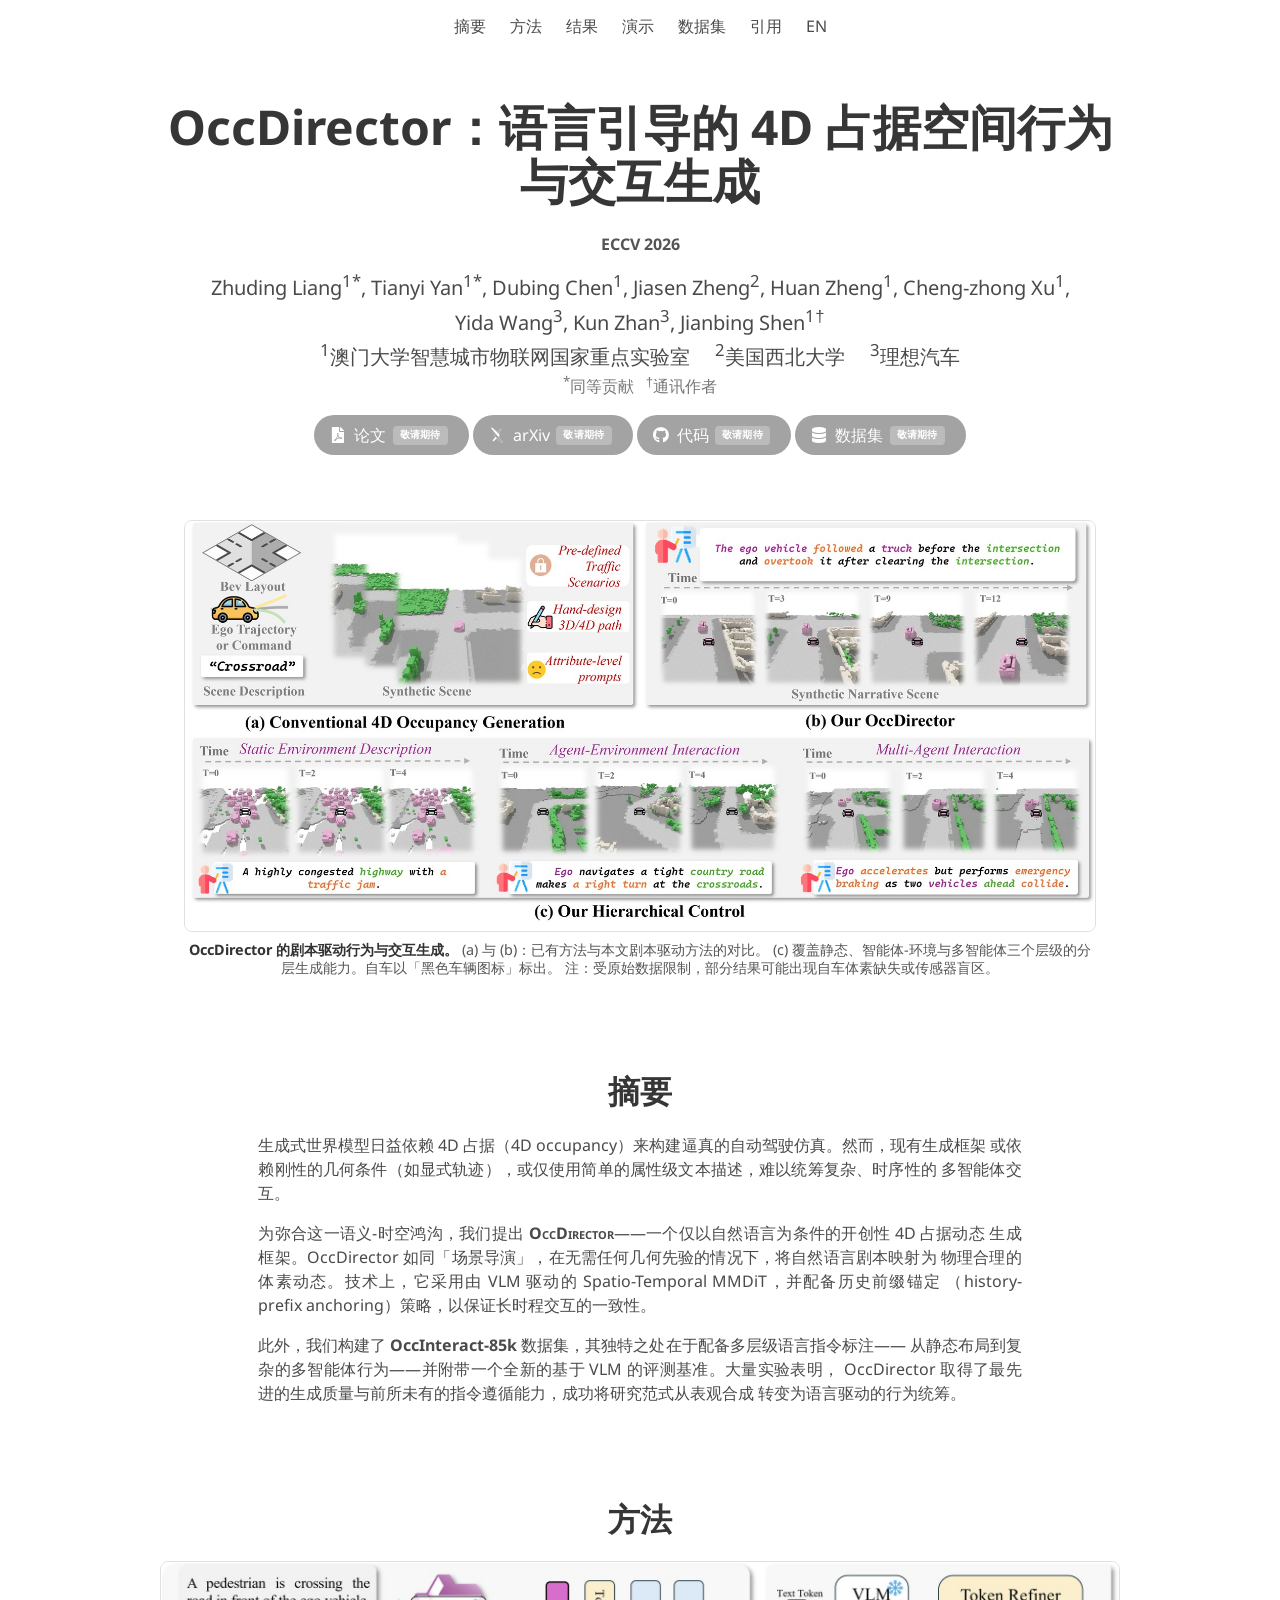
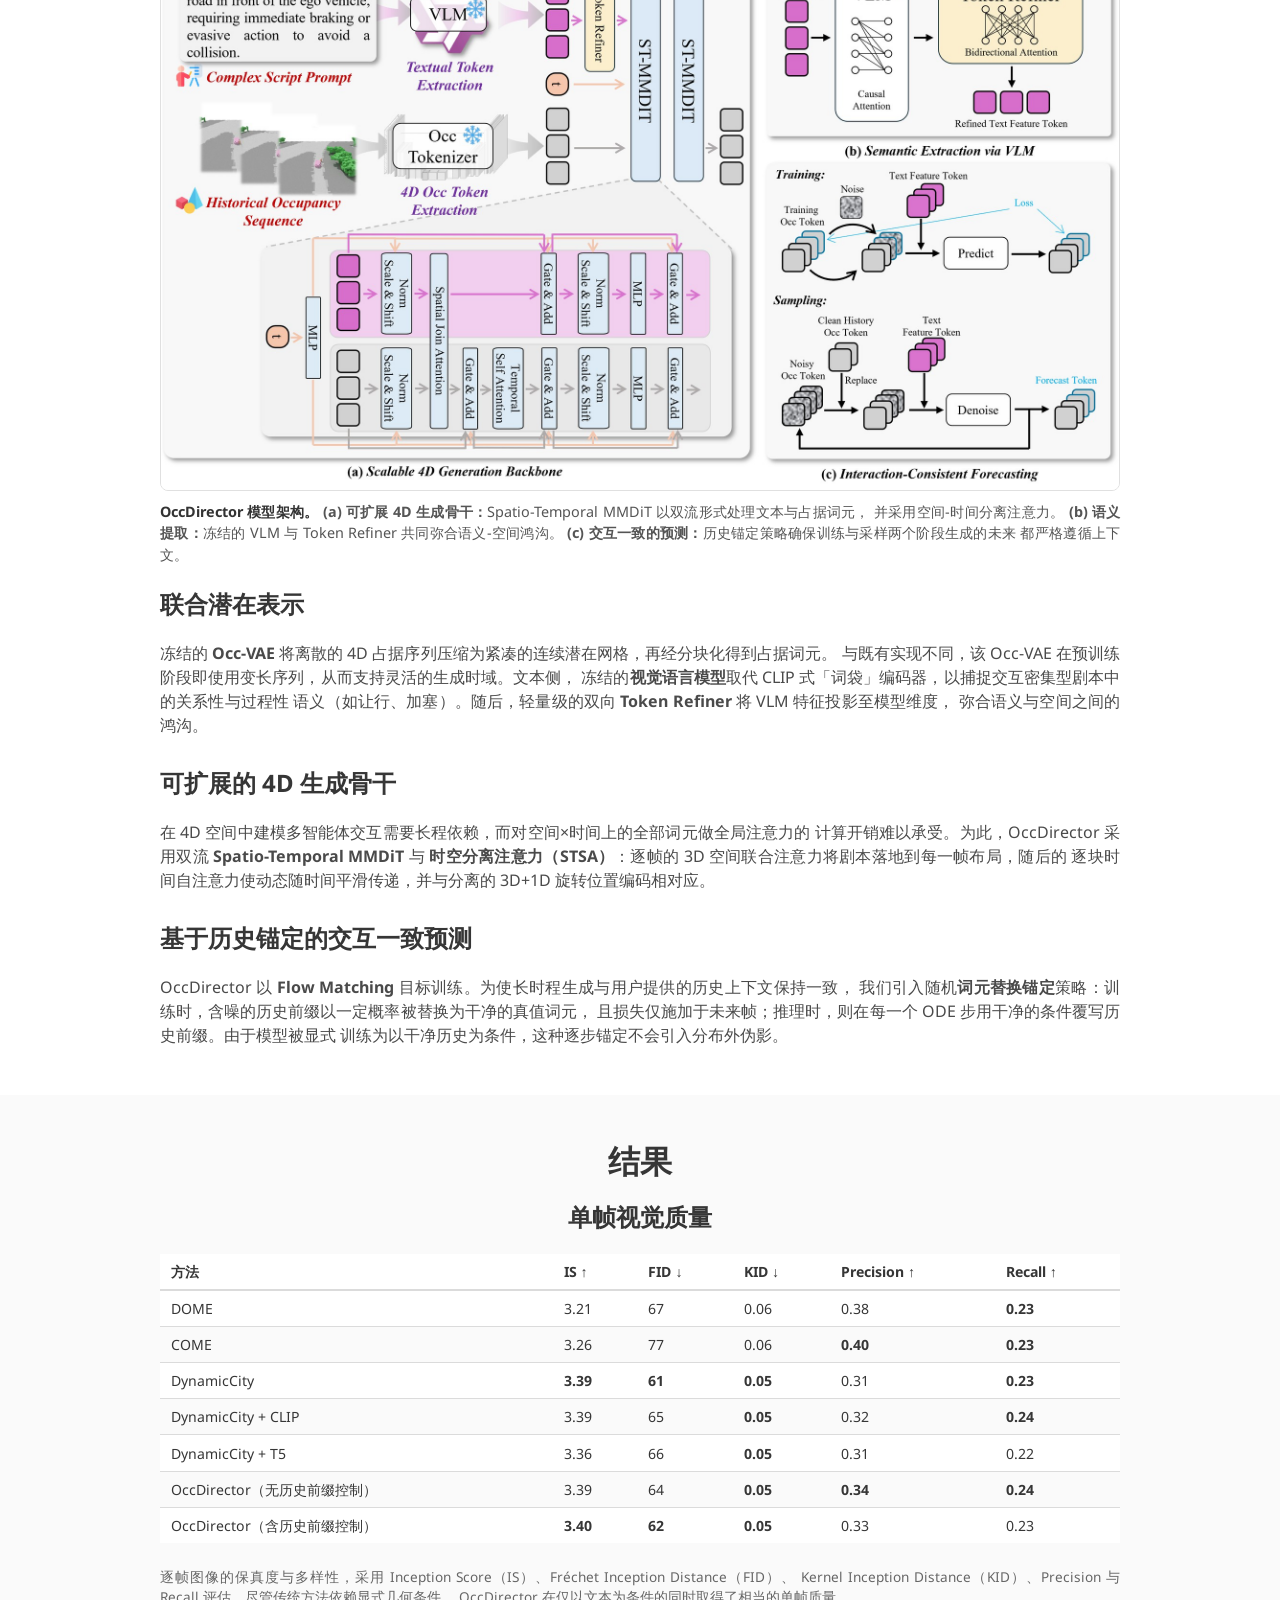
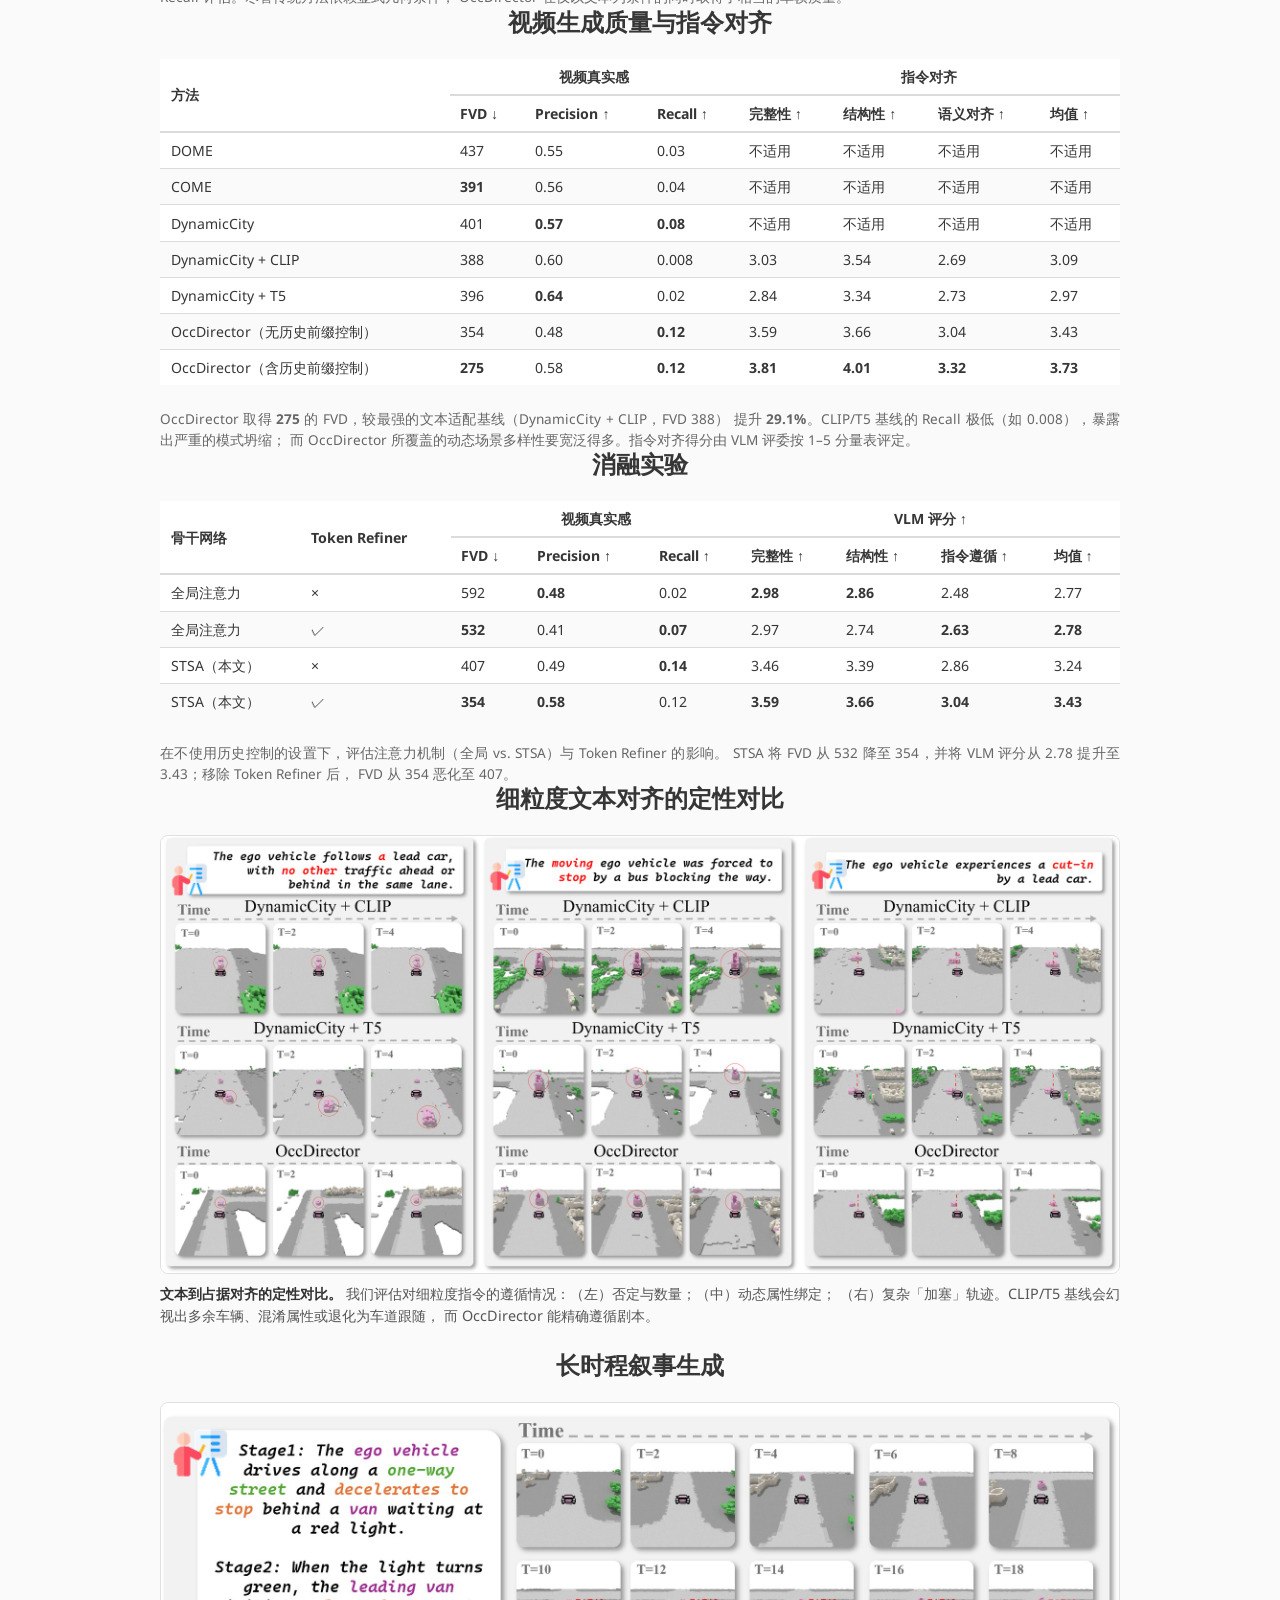
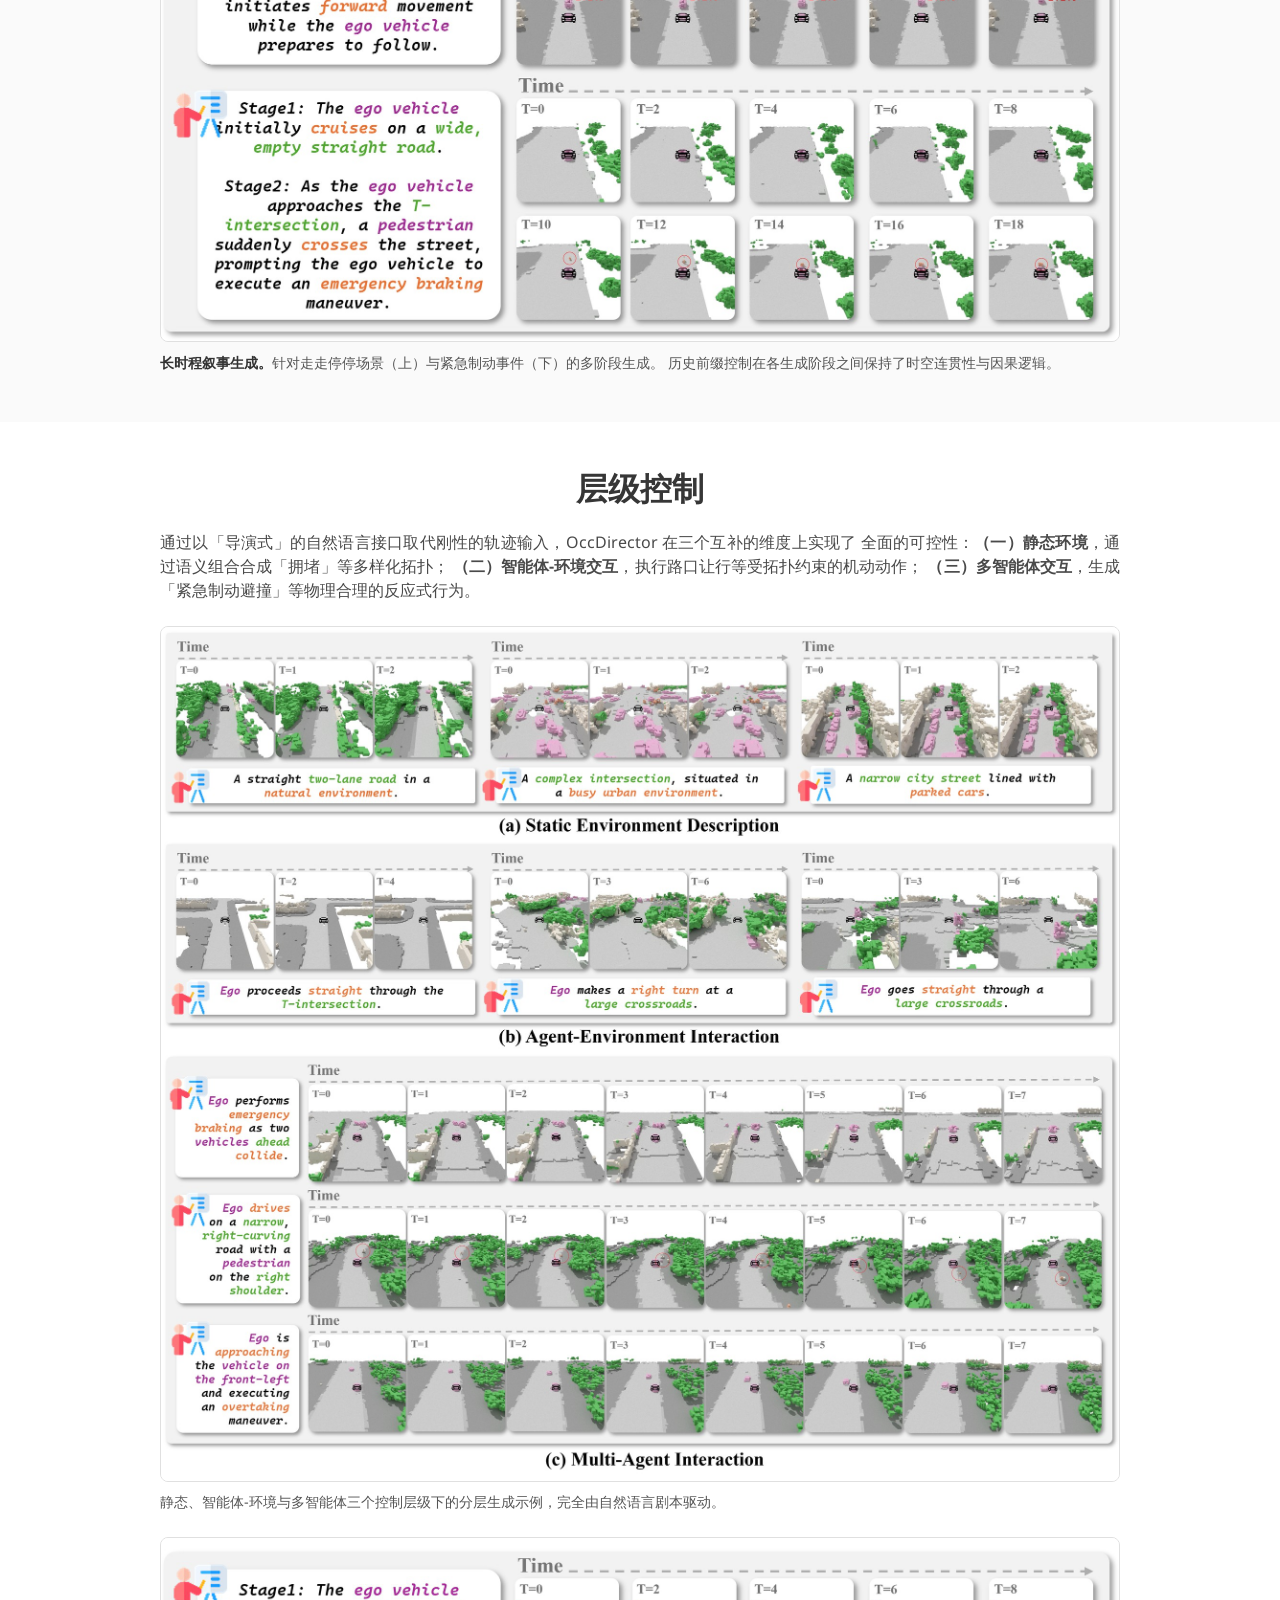
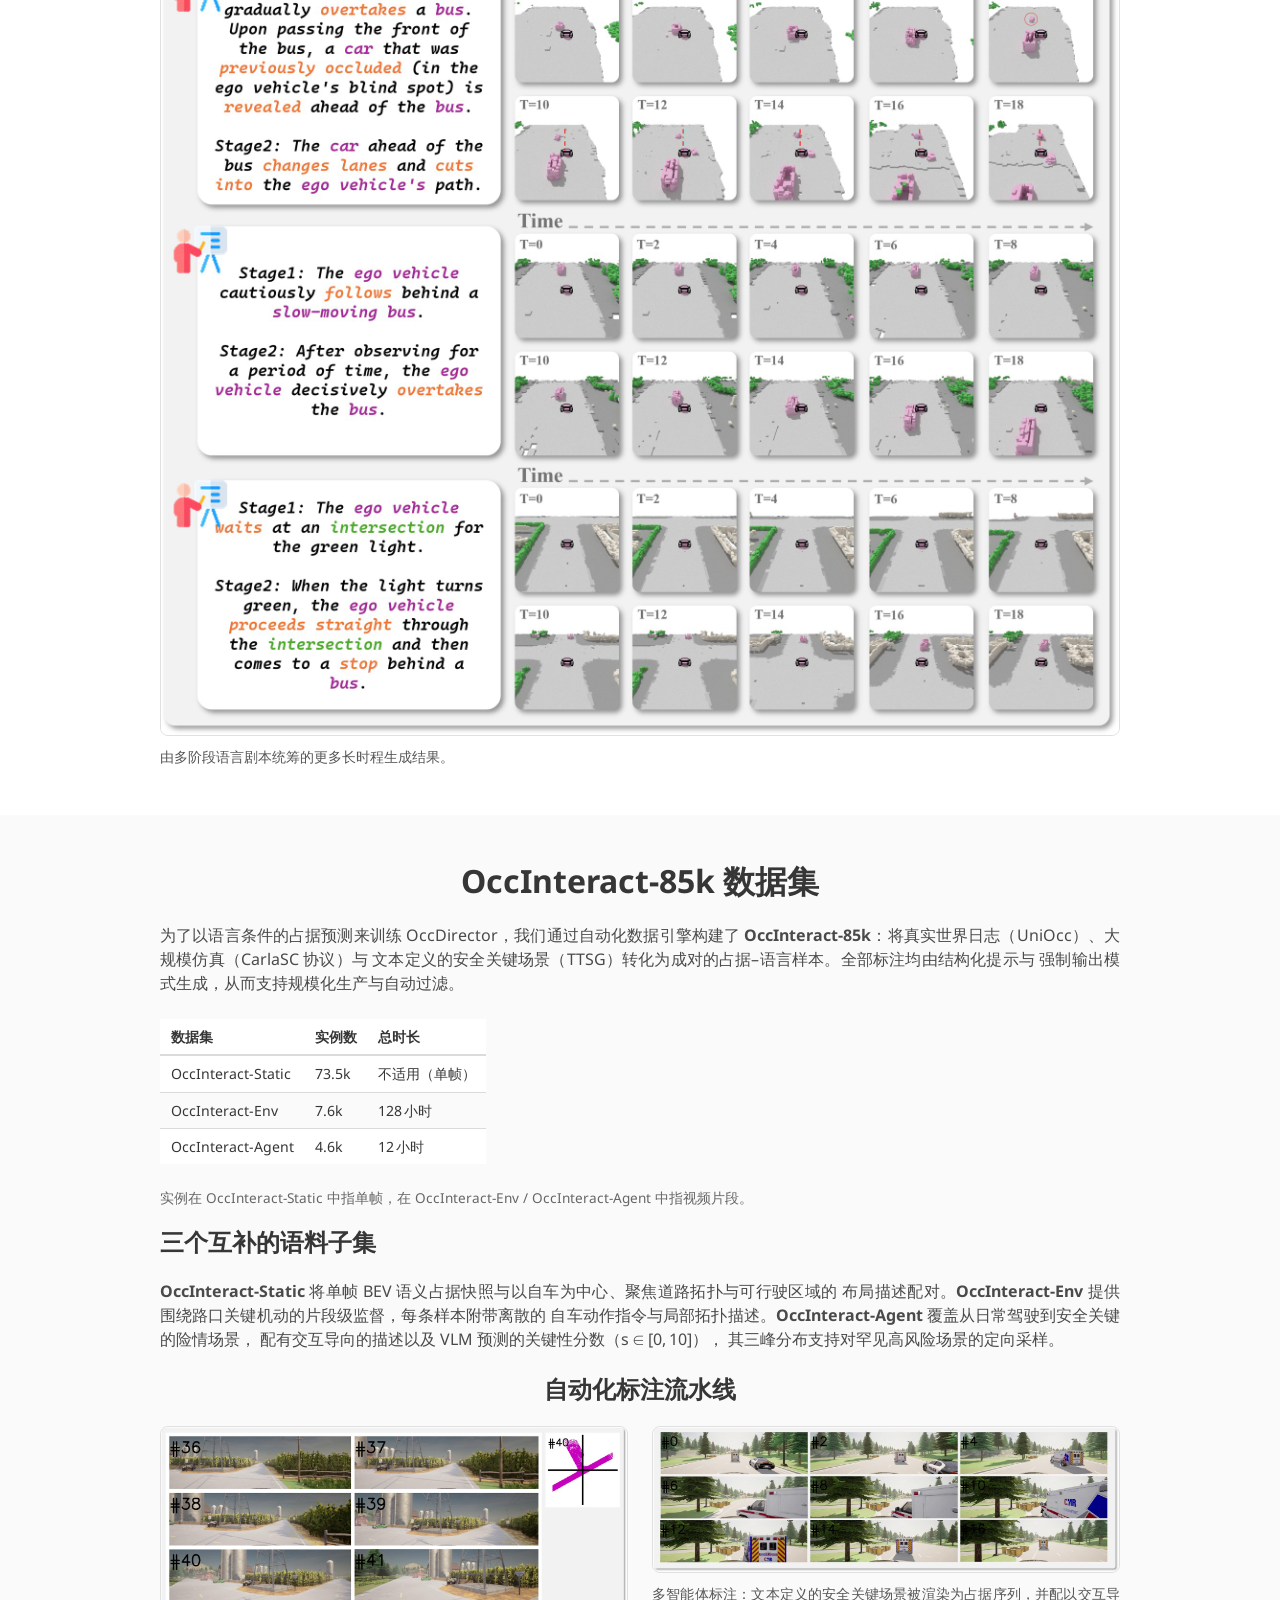
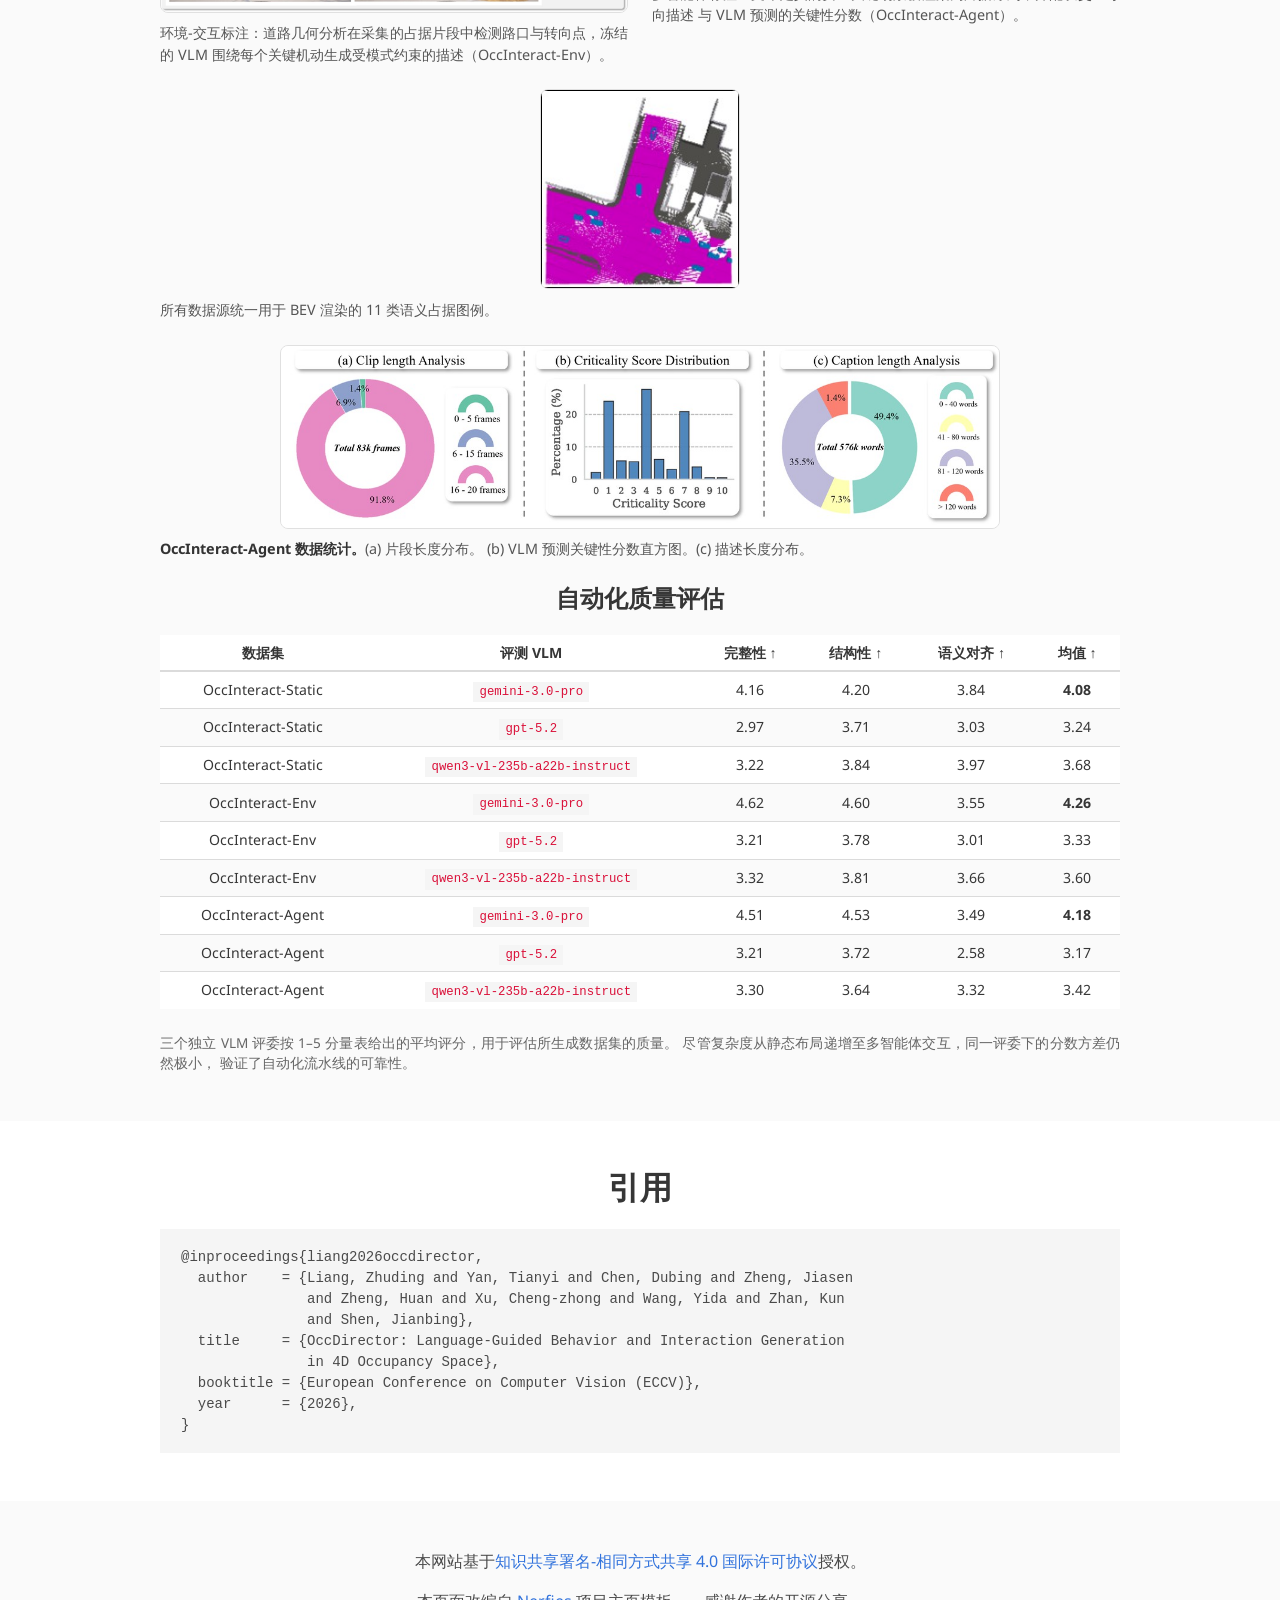
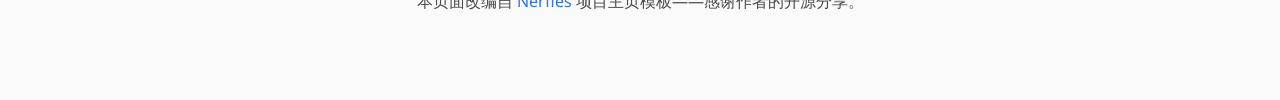
==== index.zh.html @ d588e539 "Add Chinese version of the project page - New index.zh.html: full Chinese translation sharing the sa" ====
<!DOCTYPE html>
<html lang="zh-CN">
<head>
  <meta charset="utf-8">
  <meta name="description"
        content="OccDirector 仅以自然语言为条件生成面向自动驾驶的 4D 占据动态，如同「场景导演」一般统筹静态布局、智能体-环境交互与多智能体行为。">
  <meta name="keywords" content="OccDirector, 4D 占据生成, 语言引导的场景生成, 自动驾驶, 世界模型">
  <meta name="viewport" content="width=device-width, initial-scale=1">
  <title>OccDirector：语言引导的 4D 占据空间行为与交互生成</title>
  <link rel="alternate" hreflang="en" href="https://lensfa-lzd.github.io/OccDirector/index.html">
  <link rel="alternate" hreflang="zh-CN" href="https://lensfa-lzd.github.io/OccDirector/index.zh.html">
  <link rel="alternate" hreflang="x-default" href="https://lensfa-lzd.github.io/OccDirector/index.html">

  <link rel="stylesheet" href="./static/css/bulma.min.css">
  <link rel="stylesheet" href="./static/css/fontawesome.min.css">
  <link rel="stylesheet" href="./static/css/academicons.min.css">
  <link rel="stylesheet" href="./static/css/index.css">
  <link rel="icon" href="./static/images/favicon.svg">
</head>
<body>

<nav class="navbar" role="navigation" aria-label="主导航">
  <div class="navbar-brand">
    <a role="button" class="navbar-burger" aria-label="菜单" aria-expanded="false" data-target="navbar-menu">
      <span aria-hidden="true"></span>
      <span aria-hidden="true"></span>
      <span aria-hidden="true"></span>
    </a>
  </div>
  <div id="navbar-menu" class="navbar-menu">
    <div class="navbar-start" style="flex-grow: 1; justify-content: center;">
      <a class="navbar-item" href="#abstract">摘要</a>
      <a class="navbar-item" href="#method">方法</a>
      <a class="navbar-item" href="#results">结果</a>
      <a class="navbar-item" href="#demos">演示</a>
      <a class="navbar-item" href="#dataset">数据集</a>
      <a class="navbar-item" href="#citation">引用</a>
      <a class="navbar-item" href="./index.html" lang="en">EN</a>
    </div>
  </div>
</nav>

<section class="hero">
  <div class="hero-body">
    <div class="container is-max-desktop">
      <div class="columns is-centered">
        <div class="column has-text-centered">
          <h1 class="title is-1 publication-title">OccDirector：语言引导的 4D 占据空间行为与交互生成</h1>

          <div class="publication-venue">ECCV 2026</div>

          <div class="is-size-5 publication-authors">
            <span class="author-block">Zhuding Liang<sup>1</sup><sup>*</sup>,</span>
            <span class="author-block">Tianyi Yan<sup>1</sup><sup>*</sup>,</span>
            <span class="author-block">Dubing Chen<sup>1</sup>,</span>
            <span class="author-block">Jiasen Zheng<sup>2</sup>,</span>
            <span class="author-block">Huan Zheng<sup>1</sup>,</span>
            <span class="author-block">Cheng-zhong Xu<sup>1</sup>,</span>
            <span class="author-block">Yida Wang<sup>3</sup>,</span>
            <span class="author-block">Kun Zhan<sup>3</sup>,</span>
            <span class="author-block">Jianbing Shen<sup>1</sup><sup>&dagger;</sup></span>
          </div>

          <div class="is-size-5 publication-authors">
            <span class="author-block"><sup>1</sup>澳门大学智慧城市物联网国家重点实验室&ensp;&ensp;</span>
            <span class="author-block"><sup>2</sup>美国西北大学&ensp;&ensp;</span>
            <span class="author-block"><sup>3</sup>理想汽车</span>
          </div>

          <div class="is-size-6 publication-authors" style="color:#777;">
            <span class="author-block"><sup>*</sup>同等贡献&ensp;</span>
            <span class="author-block"><sup>&dagger;</sup>通讯作者</span>
          </div>

          <div class="column has-text-centered">
            <div class="publication-links">
              <!-- To enable a link: set the real href and remove the
                   "coming-soon" class and the <span class="soon-tag"> child. -->
              <span class="link-block">
                <a href="#" class="external-link button is-normal is-rounded is-dark coming-soon">
                  <span class="icon">
                    <i class="fas fa-file-pdf"></i>
                  </span>
                  <span>论文</span>
                  <span class="soon-tag">敬请期待</span>
                </a>
              </span>
              <span class="link-block">
                <a href="#" class="external-link button is-normal is-rounded is-dark coming-soon">
                  <span class="icon">
                    <i class="ai ai-arxiv"></i>
                  </span>
                  <span>arXiv</span>
                  <span class="soon-tag">敬请期待</span>
                </a>
              </span>
              <span class="link-block">
                <a href="#" class="external-link button is-normal is-rounded is-dark coming-soon">
                  <span class="icon">
                    <i class="fab fa-github"></i>
                  </span>
                  <span>代码</span>
                  <span class="soon-tag">敬请期待</span>
                </a>
              </span>
              <span class="link-block">
                <a href="#" class="external-link button is-normal is-rounded is-dark coming-soon">
                  <span class="icon">
                    <i class="fas fa-database"></i>
                  </span>
                  <span>数据集</span>
                  <span class="soon-tag">敬请期待</span>
                </a>
              </span>
            </div>
          </div>
        </div>
      </div>
    </div>
  </div>
</section>

<section class="hero teaser">
  <div class="container is-max-desktop">
    <div class="hero-body">
      <img src="./static/images/teaser.jpg" class="figure-img"
           alt="OccDirector 预览图：剧本驱动的行为与交互生成。"/>
      <h2 class="subtitle figure-caption has-text-centered">
        <strong>OccDirector 的剧本驱动行为与交互生成。</strong>
        (a) 与 (b)：已有方法与本文剧本驱动方法的对比。
        (c) 覆盖静态、智能体-环境与多智能体三个层级的分层生成能力。自车以「黑色车辆图标」标出。
        注：受原始数据限制，部分结果可能出现自车体素缺失或传感器盲区。
      </h2>
    </div>
  </div>
</section>

<section class="section" id="abstract">
  <div class="container is-max-desktop">
    <div class="columns is-centered has-text-centered">
      <div class="column is-four-fifths">
        <h2 class="title is-3">摘要</h2>
        <div class="content has-text-justified">
          <p>
            生成式世界模型日益依赖 4D 占据（4D occupancy）来构建逼真的自动驾驶仿真。然而，现有生成框架
            或依赖刚性的几何条件（如显式轨迹），或仅使用简单的属性级文本描述，难以统筹复杂、时序性的
            多智能体交互。
          </p>
          <p>
            为弥合这一语义-时空鸿沟，我们提出
            <span class="occdirector">OccDirector</span>——一个仅以自然语言为条件的开创性 4D 占据动态
            生成框架。OccDirector 如同「场景导演」，在无需任何几何先验的情况下，将自然语言剧本映射为
            物理合理的体素动态。技术上，它采用由 VLM 驱动的 Spatio-Temporal MMDiT，并配备历史前缀锚定
            （history-prefix anchoring）策略，以保证长时程交互的一致性。
          </p>
          <p>
            此外，我们构建了 <b>OccInteract-85k</b> 数据集，其独特之处在于配备多层级语言指令标注——
            从静态布局到复杂的多智能体行为——并附带一个全新的基于 VLM 的评测基准。大量实验表明，
            OccDirector 取得了最先进的生成质量与前所未有的指令遵循能力，成功将研究范式从表观合成
            转变为语言驱动的行为统筹。
          </p>
        </div>
      </div>
    </div>
  </div>
</section>

<section class="section" id="method">
  <div class="container is-max-desktop">
    <h2 class="title is-3 has-text-centered">方法</h2>
    <div class="content has-text-centered">
      <img src="./static/images/architecture.jpg" class="figure-img"
           alt="OccDirector 模型架构图。"/>
      <p class="figure-caption">
        <strong>OccDirector 模型架构。</strong>
        <b>(a) 可扩展 4D 生成骨干：</b>Spatio-Temporal MMDiT 以双流形式处理文本与占据词元，
        并采用空间-时间分离注意力。
        <b>(b) 语义提取：</b>冻结的 VLM 与 Token Refiner 共同弥合语义-空间鸿沟。
        <b>(c) 交互一致的预测：</b>历史锚定策略确保训练与采样两个阶段生成的未来
        都严格遵循上下文。
      </p>
    </div>

    <div class="content has-text-justified method-block">
      <h3 class="title is-4">联合潜在表示</h3>
      <p>
        冻结的 <b>Occ-VAE</b> 将离散的 4D 占据序列压缩为紧凑的连续潜在网格，再经分块化得到占据词元。
        与既有实现不同，该 Occ-VAE 在预训练阶段即使用变长序列，从而支持灵活的生成时域。文本侧，
        冻结的<b>视觉语言模型</b>取代 CLIP 式「词袋」编码器，以捕捉交互密集型剧本中的关系性与过程性
        语义（如让行、加塞）。随后，轻量级的双向 <b>Token Refiner</b> 将 VLM 特征投影至模型维度，
        弥合语义与空间之间的鸿沟。
      </p>

      <h3 class="title is-4">可扩展的 4D 生成骨干</h3>
      <p>
        在 4D 空间中建模多智能体交互需要长程依赖，而对空间&times;时间上的全部词元做全局注意力的
        计算开销难以承受。为此，OccDirector 采用双流 <b>Spatio-Temporal MMDiT</b> 与
        <b>时空分离注意力（STSA）</b>：逐帧的 3D 空间联合注意力将剧本落地到每一帧布局，随后的
        逐块时间自注意力使动态随时间平滑传递，并与分离的 3D+1D 旋转位置编码相对应。
      </p>

      <h3 class="title is-4">基于历史锚定的交互一致预测</h3>
      <p>
        OccDirector 以 <b>Flow Matching</b> 目标训练。为使长时程生成与用户提供的历史上下文保持一致，
        我们引入随机<b>词元替换锚定</b>策略：训练时，含噪的历史前缀以一定概率被替换为干净的真值词元，
        且损失仅施加于未来帧；推理时，则在每一个 ODE 步用干净的条件覆写历史前缀。由于模型被显式
        训练为以干净历史为条件，这种逐步锚定不会引入分布外伪影。
      </p>
    </div>
  </div>
</section>

<section class="section" id="results" style="background:#fafafa;">
  <div class="container is-max-desktop">
    <h2 class="title is-3 has-text-centered">结果</h2>

    <h3 class="title is-4 has-text-centered">单帧视觉质量</h3>
    <div class="table-container">
      <table class="table is-striped is-hoverable is-fullwidth results-table">
        <thead>
        <tr>
          <th>方法</th>
          <th>IS &uarr;</th>
          <th>FID &darr;</th>
          <th>KID &darr;</th>
          <th>Precision &uarr;</th>
          <th>Recall &uarr;</th>
        </tr>
        </thead>
        <tbody>
        <tr>
          <td>DOME</td>
          <td>3.21</td>
          <td>67</td>
          <td>0.06</td>
          <td>0.38</td>
          <td><b>0.23</b></td>
        </tr>
        <tr>
          <td>COME</td>
          <td>3.26</td>
          <td>77</td>
          <td>0.06</td>
          <td><b>0.40</b></td>
          <td><b>0.23</b></td>
        </tr>
        <tr>
          <td>DynamicCity</td>
          <td><b>3.39</b></td>
          <td><b>61</b></td>
          <td><b>0.05</b></td>
          <td>0.31</td>
          <td><b>0.23</b></td>
        </tr>
        <tr>
          <td>DynamicCity + CLIP</td>
          <td>3.39</td>
          <td>65</td>
          <td><b>0.05</b></td>
          <td>0.32</td>
          <td><b>0.24</b></td>
        </tr>
        <tr>
          <td>DynamicCity + T5</td>
          <td>3.36</td>
          <td>66</td>
          <td><b>0.05</b></td>
          <td>0.31</td>
          <td>0.22</td>
        </tr>
        <tr>
          <td>OccDirector（无历史前缀控制）</td>
          <td>3.39</td>
          <td>64</td>
          <td><b>0.05</b></td>
          <td><b>0.34</b></td>
          <td><b>0.24</b></td>
        </tr>
        <tr>
          <td>OccDirector（含历史前缀控制）</td>
          <td><b>3.40</b></td>
          <td><b>62</b></td>
          <td><b>0.05</b></td>
          <td>0.33</td>
          <td>0.23</td>
        </tr>
        </tbody>
      </table>
    </div>
    <p class="table-note">
      逐帧图像的保真度与多样性，采用 Inception Score（IS）、Fr&eacute;chet Inception Distance（FID）、
      Kernel Inception Distance（KID）、Precision 与 Recall 评估。尽管传统方法依赖显式几何条件，
      OccDirector 在仅以文本为条件的同时取得了相当的单帧质量。
    </p>

    <h3 class="title is-4 has-text-centered">视频生成质量与指令对齐</h3>
    <div class="table-container">
      <table class="table is-striped is-hoverable is-fullwidth results-table">
        <thead>
        <tr>
          <th rowspan="2">方法</th>
          <th colspan="3" style="text-align:center;">视频真实感</th>
          <th colspan="4" style="text-align:center;">指令对齐</th>
        </tr>
        <tr>
          <th>FVD &darr;</th>
          <th>Precision &uarr;</th>
          <th>Recall &uarr;</th>
          <th>完整性 &uarr;</th>
          <th>结构性 &uarr;</th>
          <th>语义对齐 &uarr;</th>
          <th>均值 &uarr;</th>
        </tr>
        </thead>
        <tbody>
        <tr>
          <td>DOME</td>
          <td>437</td>
          <td>0.55</td>
          <td>0.03</td>
          <td>不适用</td>
          <td>不适用</td>
          <td>不适用</td>
          <td>不适用</td>
        </tr>
        <tr>
          <td>COME</td>
          <td><b>391</b></td>
          <td>0.56</td>
          <td>0.04</td>
          <td>不适用</td>
          <td>不适用</td>
          <td>不适用</td>
          <td>不适用</td>
        </tr>
        <tr>
          <td>DynamicCity</td>
          <td>401</td>
          <td><b>0.57</b></td>
          <td><b>0.08</b></td>
          <td>不适用</td>
          <td>不适用</td>
          <td>不适用</td>
          <td>不适用</td>
        </tr>
        <tr>
          <td>DynamicCity + CLIP</td>
          <td>388</td>
          <td>0.60</td>
          <td>0.008</td>
          <td>3.03</td>
          <td>3.54</td>
          <td>2.69</td>
          <td>3.09</td>
        </tr>
        <tr>
          <td>DynamicCity + T5</td>
          <td>396</td>
          <td><b>0.64</b></td>
          <td>0.02</td>
          <td>2.84</td>
          <td>3.34</td>
          <td>2.73</td>
          <td>2.97</td>
        </tr>
        <tr>
          <td>OccDirector（无历史前缀控制）</td>
          <td>354</td>
          <td>0.48</td>
          <td><b>0.12</b></td>
          <td>3.59</td>
          <td>3.66</td>
          <td>3.04</td>
          <td>3.43</td>
        </tr>
        <tr>
          <td>OccDirector（含历史前缀控制）</td>
          <td><b>275</b></td>
          <td>0.58</td>
          <td><b>0.12</b></td>
          <td><b>3.81</b></td>
          <td><b>4.01</b></td>
          <td><b>3.32</b></td>
          <td><b>3.73</b></td>
        </tr>
        </tbody>
      </table>
    </div>
    <p class="table-note">
      OccDirector 取得 <b>275</b> 的 FVD，较最强的文本适配基线（DynamicCity + CLIP，FVD 388）
      提升 <b>29.1%</b>。CLIP/T5 基线的 Recall 极低（如 0.008），暴露出严重的模式坍缩；
      而 OccDirector 所覆盖的动态场景多样性要宽泛得多。指令对齐得分由 VLM 评委按
      1&ndash;5 分量表评定。
    </p>

    <h3 class="title is-4 has-text-centered">消融实验</h3>
    <div class="table-container">
      <table class="table is-striped is-hoverable is-fullwidth results-table">
        <thead>
        <tr>
          <th rowspan="2">骨干网络</th>
          <th rowspan="2">Token Refiner</th>
          <th colspan="3" style="text-align:center;">视频真实感</th>
          <th colspan="4" style="text-align:center;">VLM 评分 &uarr;</th>
        </tr>
        <tr>
          <th>FVD &darr;</th>
          <th>Precision &uarr;</th>
          <th>Recall &uarr;</th>
          <th>完整性 &uarr;</th>
          <th>结构性 &uarr;</th>
          <th>指令遵循 &uarr;</th>
          <th>均值 &uarr;</th>
        </tr>
        </thead>
        <tbody>
        <tr>
          <td>全局注意力</td>
          <td>&times;</td>
          <td>592</td>
          <td><b>0.48</b></td>
          <td>0.02</td>
          <td><b>2.98</b></td>
          <td><b>2.86</b></td>
          <td>2.48</td>
          <td>2.77</td>
        </tr>
        <tr>
          <td>全局注意力</td>
          <td>&#10003;</td>
          <td><b>532</b></td>
          <td>0.41</td>
          <td><b>0.07</b></td>
          <td>2.97</td>
          <td>2.74</td>
          <td><b>2.63</b></td>
          <td><b>2.78</b></td>
        </tr>
        <tr>
          <td>STSA（本文）</td>
          <td>&times;</td>
          <td>407</td>
          <td>0.49</td>
          <td><b>0.14</b></td>
          <td>3.46</td>
          <td>3.39</td>
          <td>2.86</td>
          <td>3.24</td>
        </tr>
        <tr>
          <td>STSA（本文）</td>
          <td>&#10003;</td>
          <td><b>354</b></td>
          <td><b>0.58</b></td>
          <td>0.12</td>
          <td><b>3.59</b></td>
          <td><b>3.66</b></td>
          <td><b>3.04</b></td>
          <td><b>3.43</b></td>
        </tr>
        </tbody>
      </table>
    </div>
    <p class="table-note">
      在不使用历史控制的设置下，评估注意力机制（全局 vs. STSA）与 Token Refiner 的影响。
      STSA 将 FVD 从 532 降至 354，并将 VLM 评分从 2.78 提升至 3.43；移除 Token Refiner 后，
      FVD 从 354 恶化至 407。
    </p>

    <h3 class="title is-4 has-text-centered">细粒度文本对齐的定性对比</h3>
    <div class="content has-text-centered">
      <img src="./static/images/qual_comparison.jpg" class="figure-img"
           alt="文本到占据对齐的定性对比。"/>
      <p class="figure-caption">
        <strong>文本到占据对齐的定性对比。</strong>
        我们评估对细粒度指令的遵循情况：（左）否定与数量；（中）动态属性绑定；
        （右）复杂「加塞」轨迹。CLIP/T5 基线会幻视出多余车辆、混淆属性或退化为车道跟随，
        而 OccDirector 能精确遵循剧本。
      </p>
    </div>

    <h3 class="title is-4 has-text-centered">长时程叙事生成</h3>
    <div class="content has-text-centered">
      <img src="./static/images/qual_history.jpg" class="figure-img"
           alt="历史前缀控制下的长时程叙事生成。"/>
      <p class="figure-caption">
        <strong>长时程叙事生成。</strong>针对走走停停场景（上）与紧急制动事件（下）的多阶段生成。
        历史前缀控制在各生成阶段之间保持了时空连贯性与因果逻辑。
      </p>
    </div>
  </div>
</section>

<section class="section" id="demos">
  <div class="container is-max-desktop">
    <h2 class="title is-3 has-text-centered">层级控制</h2>
    <div class="content has-text-justified">
      <p>
        通过以「导演式」的自然语言接口取代刚性的轨迹输入，OccDirector 在三个互补的维度上实现了
        全面的可控性：<b>（一）静态环境</b>，通过语义组合合成「拥堵」等多样化拓扑；
        <b>（二）智能体-环境交互</b>，执行路口让行等受拓扑约束的机动动作；
        <b>（三）多智能体交互</b>，生成「紧急制动避撞」等物理合理的反应式行为。
      </p>
    </div>
    <div class="content has-text-centered">
      <img src="./static/images/hierarchical_control.jpg" class="figure-img"
           alt="静态、智能体-环境与多智能体层级的分层控制示例。"/>
      <p class="figure-caption">
        静态、智能体-环境与多智能体三个控制层级下的分层生成示例，完全由自然语言剧本驱动。
      </p>
    </div>
    <div class="content has-text-centered">
      <img src="./static/images/long_horizon.jpg" class="figure-img"
           alt="长时程生成示例。"/>
      <p class="figure-caption">
        由多阶段语言剧本统筹的更多长时程生成结果。
      </p>
    </div>
  </div>
</section>

<section class="section" id="dataset" style="background:#fafafa;">
  <div class="container is-max-desktop">
    <h2 class="title is-3 has-text-centered">OccInteract-85k 数据集</h2>
    <div class="content has-text-justified">
      <p>
        为了以语言条件的占据预测来训练 OccDirector，我们通过自动化数据引擎构建了
        <b>OccInteract-85k</b>：将真实世界日志（UniOcc）、大规模仿真（CarlaSC 协议）与
        文本定义的安全关键场景（TTSG）转化为成对的占据&ndash;语言样本。全部标注均由结构化提示与
        强制输出模式生成，从而支持规模化生产与自动过滤。
      </p>
    </div>

    <div class="table-container">
      <table class="table is-striped is-hoverable is-centered results-table">
        <thead>
        <tr>
          <th>数据集</th>
          <th>实例数</th>
          <th>总时长</th>
        </tr>
        </thead>
        <tbody>
        <tr>
          <td>OccInteract-Static</td>
          <td>73.5k</td>
          <td>不适用（单帧）</td>
        </tr>
        <tr>
          <td>OccInteract-Env</td>
          <td>7.6k</td>
          <td>128&thinsp;小时</td>
        </tr>
        <tr>
          <td>OccInteract-Agent</td>
          <td>4.6k</td>
          <td>12&thinsp;小时</td>
        </tr>
        </tbody>
      </table>
    </div>
    <p class="table-note">
      实例在 OccInteract-Static 中指单帧，在 OccInteract-Env / OccInteract-Agent 中指视频片段。
    </p>

    <div class="content has-text-justified method-block">
      <h3 class="title is-4">三个互补的语料子集</h3>
      <p>
        <b>OccInteract-Static</b> 将单帧 BEV 语义占据快照与以自车为中心、聚焦道路拓扑与可行驶区域的
        布局描述配对。<b>OccInteract-Env</b> 提供围绕路口关键机动的片段级监督，每条样本附带离散的
        自车动作指令与局部拓扑描述。<b>OccInteract-Agent</b> 覆盖从日常驾驶到安全关键的险情场景，
        配有交互导向的描述以及 VLM 预测的关键性分数（s&thinsp;&isin;&thinsp;[0,&thinsp;10]），
        其三峰分布支持对罕见高风险场景的定向采样。
      </p>
    </div>

    <div class="content has-text-centered method-block">
      <h3 class="title is-4">自动化标注流水线</h3>
      <div class="columns is-centered">
        <div class="column">
          <img src="./static/images/pipeline_turnpoint.jpg" class="figure-img"
               alt="环境-交互标注流水线。"/>
          <p class="figure-caption">
            环境-交互标注：道路几何分析在采集的占据片段中检测路口与转向点，冻结的 VLM
            围绕每个关键机动生成受模式约束的描述（OccInteract-Env）。
          </p>
        </div>
        <div class="column">
          <img src="./static/images/pipeline_multiagent.jpg" class="figure-img"
               alt="多智能体标注流水线。"/>
          <p class="figure-caption">
            多智能体标注：文本定义的安全关键场景被渲染为占据序列，并配以交互导向描述
            与 VLM 预测的关键性分数（OccInteract-Agent）。
          </p>
        </div>
      </div>
      <img src="./static/images/pipeline_bev.jpg" class="figure-img"
           style="width:200px; margin:0 auto;"
           alt="统一语义占据图例。"/>
      <p class="figure-caption">
        所有数据源统一用于 BEV 渲染的 11 类语义占据图例。
      </p>
    </div>

    <div class="content has-text-centered">
      <img src="./static/images/dataset_distribution.jpg" class="figure-img"
           style="max-width:720px; margin:0 auto;"
           alt="OccInteract-Agent 数据统计。"/>
      <p class="figure-caption">
        <strong>OccInteract-Agent 数据统计。</strong>(a) 片段长度分布。
        (b) VLM 预测关键性分数直方图。(c) 描述长度分布。
      </p>
    </div>

    <div class="content has-text-centered method-block">
      <h3 class="title is-4">自动化质量评估</h3>
      <div class="table-container">
        <table class="table is-striped is-hoverable is-fullwidth results-table">
          <thead>
          <tr>
            <th>数据集</th>
            <th>评测 VLM</th>
            <th>完整性 &uarr;</th>
            <th>结构性 &uarr;</th>
            <th>语义对齐 &uarr;</th>
            <th>均值 &uarr;</th>
          </tr>
          </thead>
          <tbody>
          <tr>
            <td>OccInteract-Static</td>
            <td><code>gemini-3.0-pro</code></td>
            <td>4.16</td>
            <td>4.20</td>
            <td>3.84</td>
            <td><b>4.08</b></td>
          </tr>
          <tr>
            <td>OccInteract-Static</td>
            <td><code>gpt-5.2</code></td>
            <td>2.97</td>
            <td>3.71</td>
            <td>3.03</td>
            <td>3.24</td>
          </tr>
          <tr>
            <td>OccInteract-Static</td>
            <td><code>qwen3-vl-235b-a22b-instruct</code></td>
            <td>3.22</td>
            <td>3.84</td>
            <td>3.97</td>
            <td>3.68</td>
          </tr>
          <tr>
            <td>OccInteract-Env</td>
            <td><code>gemini-3.0-pro</code></td>
            <td>4.62</td>
            <td>4.60</td>
            <td>3.55</td>
            <td><b>4.26</b></td>
          </tr>
          <tr>
            <td>OccInteract-Env</td>
            <td><code>gpt-5.2</code></td>
            <td>3.21</td>
            <td>3.78</td>
            <td>3.01</td>
            <td>3.33</td>
          </tr>
          <tr>
            <td>OccInteract-Env</td>
            <td><code>qwen3-vl-235b-a22b-instruct</code></td>
            <td>3.32</td>
            <td>3.81</td>
            <td>3.66</td>
            <td>3.60</td>
          </tr>
          <tr>
            <td>OccInteract-Agent</td>
            <td><code>gemini-3.0-pro</code></td>
            <td>4.51</td>
            <td>4.53</td>
            <td>3.49</td>
            <td><b>4.18</b></td>
          </tr>
          <tr>
            <td>OccInteract-Agent</td>
            <td><code>gpt-5.2</code></td>
            <td>3.21</td>
            <td>3.72</td>
            <td>2.58</td>
            <td>3.17</td>
          </tr>
          <tr>
            <td>OccInteract-Agent</td>
            <td><code>qwen3-vl-235b-a22b-instruct</code></td>
            <td>3.30</td>
            <td>3.64</td>
            <td>3.32</td>
            <td>3.42</td>
          </tr>
          </tbody>
        </table>
      </div>
      <p class="table-note">
        三个独立 VLM 评委按 1&ndash;5 分量表给出的平均评分，用于评估所生成数据集的质量。
        尽管复杂度从静态布局递增至多智能体交互，同一评委下的分数方差仍然极小，
        验证了自动化流水线的可靠性。
      </p>
    </div>
  </div>
</section>

<section class="section" id="citation">
  <div class="container is-max-desktop content">
    <h2 class="title is-3 has-text-centered">引用</h2>
    <pre><code>@inproceedings{liang2026occdirector,
  author    = {Liang, Zhuding and Yan, Tianyi and Chen, Dubing and Zheng, Jiasen
               and Zheng, Huan and Xu, Cheng-zhong and Wang, Yida and Zhan, Kun
               and Shen, Jianbing},
  title     = {OccDirector: Language-Guided Behavior and Interaction Generation
               in 4D Occupancy Space},
  booktitle = {European Conference on Computer Vision (ECCV)},
  year      = {2026},
}</code></pre>
  </div>
</section>

<footer class="footer">
  <div class="container">
    <div class="content has-text-centered">
      <p>
        本网站基于<a rel="license"
                     href="http://creativecommons.org/licenses/by-sa/4.0/">知识共享署名-相同方式共享
        4.0 国际许可协议</a>授权。
      </p>
      <p>
        本页面改编自 <a href="https://nerfies.github.io">Nerfies</a>
        项目主页模板&mdash;&mdash;感谢作者的开源分享。
      </p>
    </div>
  </div>
</footer>

<script src="./static/js/index.js"></script>
</body>
</html>
---- static/css/academicons.min.css ----
@font-face {font-family: 'Academicons';font-style: normal;font-weight: 400;font-display: block;src:url('../fonts/academicons.woff') format('woff'),url('../fonts/academicons.ttf') format('truetype');src:url('../fonts/academicons.woff') format('woff'),url('../fonts/academicons.ttf') format('truetype');}.ai {font-family: 'Academicons';font-weight: 400;-moz-osx-font-smoothing: grayscale;-webkit-font-smoothing: antialiased;display: inline-block;font-style: normal;font-variant: normal;text-rendering: auto;line-height: 1;}.ai-academia:before {content: "\e9af";}.ai-academia-square:before {content: "\e93d";}.ai-acclaim:before {content: "\e92e";}.ai-acclaim-square:before {content: "\e93a";}.ai-acm:before {content: "\e93c";}.ai-acm-square:before {content: "\e95d";}.ai-acmdl:before {content: "\e96a";}.ai-acmdl-square:before {content: "\e9d3";}.ai-ads:before {content: "\e9cb";}.ai-ads-square:before {content: "\e94a";}.ai-africarxiv:before {content: "\e91b";}.ai-africarxiv-square:before {content: "\e90b";}.ai-archive:before {content: "\e955";}.ai-archive-square:before {content: "\e956";}.ai-arxiv:before {content: "\e974";}.ai-arxiv-square:before {content: "\e9a6";}.ai-biorxiv:before {content: "\e9a2";}.ai-biorxiv-square:before {content: "\e98b";}.ai-ceur:before {content: "\e96d";}.ai-ceur-square:before {content: "\e92f";}.ai-ciencia-vitae:before {content: "\e912";}.ai-ciencia-vitae-square:before {content: "\e913";}.ai-clarivate:before {content: "\e924";}.ai-clarivate-square:before {content: "\e925";}.ai-closed-access:before {content: "\e942";}.ai-closed-access-square:before {content: "\e943";}.ai-conversation:before {content: "\e94c";}.ai-conversation-square:before {content: "\e915";}.ai-coursera:before {content: "\e95f";}.ai-coursera-square:before {content: "\e97f";}.ai-crossref:before {content: "\e918";}.ai-crossref-square:before {content: "\e919";}.ai-cv:before {content: "\e9a5";}.ai-cv-square:before {content: "\e90a";}.ai-datacite:before {content: "\e91c";}.ai-datacite-square:before {content: "\e91d";}.ai-dataverse:before {content: "\e9f7";}.ai-dataverse-square:before {content: "\e9e4";}.ai-dblp:before {content: "\e94f";}.ai-dblp-square:before {content: "\e93f";}.ai-depsy:before {content: "\e97a";}.ai-depsy-square:before {content: "\e94b";}.ai-doi:before {content: "\e97e";}.ai-doi-square:before {content: "\e98f";}.ai-dryad:before {content: "\e97c";}.ai-dryad-square:before {content: "\e98c";}.ai-elsevier:before {content: "\e961";}.ai-elsevier-square:before {content: "\e910";}.ai-figshare:before {content: "\e981";}.ai-figshare-square:before {content: "\e9e7";}.ai-google-scholar:before {content: "\e9d4";}.ai-google-scholar-square:before {content: "\e9f9";}.ai-hal:before {content: "\e92c";}.ai-hal-square:before {content: "\e92d";}.ai-hypothesis:before {content: "\e95a";}.ai-hypothesis-square:before {content: "\e95b";}.ai-ideas-repec:before {content: "\e9ed";}.ai-ideas-repec-square:before {content: "\e9f8";}.ai-ieee:before {content: "\e929";}.ai-ieee-square:before {content: "\e9b9";}.ai-impactstory:before {content: "\e9cf";}.ai-impactstory-square:before {content: "\e9aa";}.ai-inaturalist:before {content: "\e900";}.ai-inaturalist-square:before {content: "\e901";}.ai-inpn:before {content: "\e902";}.ai-inpn-square:before {content: "\e903";}.ai-inspire:before {content: "\e9e9";}.ai-inspire-square:before {content: "\e9fe";}.ai-isidore:before {content: "\e936";}.ai-isidore-square:before {content: "\e954";}.ai-isni:before {content: "\e957";}.ai-isni-square:before {content: "\e958";}.ai-jstor:before {content: "\e938";}.ai-jstor-square:before {content: "\e944";}.ai-lattes:before {content: "\e9b3";}.ai-lattes-square:before {content: "\e99c";}.ai-mathoverflow:before {content: "\e9f6";}.ai-mathoverflow-square:before {content: "\e97b";}.ai-mendeley:before {content: "\e9f0";}.ai-mendeley-square:before {content: "\e9f3";}.ai-moodle:before {content: "\e907";}.ai-moodle-square:before {content: "\e908";}.ai-mtmt:before {content: "\e950";}.ai-mtmt-square:before {content: "\e951";}.ai-nakala:before {content: "\e940";}.ai-nakala-square:before {content: "\e941";}.ai-obp:before {content: "\e92a";}.ai-obp-square:before {content: "\e92b";}.ai-open-access:before {content: "\e939";}.ai-open-access-square:before {content: "\e9f4";}.ai-open-data:before {content: "\e966";}.ai-open-data-square:before {content: "\e967";}.ai-open-materials:before {content: "\e968";}.ai-open-materials-square:before {content: "\e969";}.ai-openedition:before {content: "\e946";}.ai-openedition-square:before {content: "\e947";}.ai-orcid:before {content: "\e9d9";}.ai-orcid-square:before {content: "\e9c3";}.ai-osf:before {content: "\e9ef";}.ai-osf-square:before {content: "\e931";}.ai-overleaf:before {content: "\e914";}.ai-overleaf-square:before {content: "\e98d";}.ai-philpapers:before {content: "\e98a";}.ai-philpapers-square:before {content: "\e96f";}.ai-piazza:before {content: "\e99a";}.ai-piazza-square:before {content: "\e90c";}.ai-preregistered:before {content: "\e906";}.ai-preregistered-square:before {content: "\e96b";}.ai-protocols:before {content: "\e952";}.ai-protocols-square:before {content: "\e953";}.ai-psyarxiv:before {content: "\e90e";}.ai-psyarxiv-square:before {content: "\e90f";}.ai-publons:before {content: "\e937";}.ai-publons-square:before {content: "\e94e";}.ai-pubmed:before {content: "\e99f";}.ai-pubmed-square:before {content: "\e97d";}.ai-pubpeer:before {content: "\e922";}.ai-pubpeer-square:before {content: "\e923";}.ai-researcherid:before {content: "\e91a";}.ai-researcherid-square:before {content: "\e95c";}.ai-researchgate:before {content: "\e95e";}.ai-researchgate-square:before {content: "\e99e";}.ai-ror:before {content: "\e948";}.ai-ror-square:before {content: "\e949";}.ai-sci-hub:before {content: "\e959";}.ai-sci-hub-square:before {content: "\e905";}.ai-scirate:before {content: "\e98e";}.ai-scirate-square:before {content: "\e99d";}.ai-scopus:before {content: "\e91e";}.ai-scopus-square:before {content: "\e91f";}.ai-semantic-scholar:before {content: "\e96e";}.ai-semantic-scholar-square:before {content: "\e96c";}.ai-springer:before {content: "\e928";}.ai-springer-square:before {content: "\e99b";}.ai-ssrn:before {content: "\e916";}.ai-ssrn-square:before {content: "\e917";}.ai-stackoverflow:before {content: "\e920";}.ai-stackoverflow-square:before {content: "\e921";}.ai-viaf:before {content: "\e933";}.ai-viaf-square:before {content: "\e934";}.ai-wiley:before {content: "\e926";}.ai-wiley-square:before {content: "\e927";}.ai-zenodo:before {content: "\e911";}.ai-zenodo-square:before {content: "\e904";}.ai-zotero:before {content: "\e962";}.ai-zotero-square:before {content: "\e932";}.ai-lg {font-size: 1.33333em;line-height: 0.75em;vertical-align: -.0667em;}.ai-xs {font-size: .75em;}.ai-sm {font-size: .875em;}.ai-1x {font-size: 1em;}.ai-2x {font-size: 2em;}.ai-3x {font-size: 3em;}.ai-4x {font-size: 4em;}.ai-5x {font-size: 5em;}.ai-6x {font-size: 6em;}.ai-7x {font-size: 7em;}.ai-8x {font-size: 8em;}.ai-9x {font-size: 9em;}.ai-10x {font-size: 10em;}.ai-fw {text-align: center;width: 1.25em;}.ai-ul {list-style-type: none;margin-left: 2.5em;padding-left: 0;}.ai-ul > li {position: relative;}.ai-li {left: -2em;position: absolute;text-align: center;width: 2em;line-height: inherit;}.ai-border {border: solid 0.08em #eee;border-radius: .1em;padding: .2em .25em .15em;}.ai-pull-left {float: left;}.ai-pull-right {float: right;}.ai.ai-pull-left {margin-right: .3em;}.ai.ai-pull-right {margin-right: .3em;}.ai-stack {display: inline-block;height: 2em;line-height: 2em;position: relative;vertical-align: middle;width: 2.5em;}.ai-stack-1x, .ai-stack-2x {left: 0;position: absolute;text-align: center;width: 100%;}.ai-stack-1x {line-height: inherit;}.ai-stack-2x {font-size: 2em;}.ai-inverse {color: #fff;}
---- static/css/index.css ----
/* OccDirector project page styles.
   Based on the Nerfies project page template (nerfies.github.io), adapted for
   a figure-driven page with local (self-hosted) fonts. */

/* ---- Local fonts (self-hosted, no external CDN) ---- */
@font-face {
  font-family: 'Noto Sans';
  src: url('../fonts/noto-sans-400.woff2') format('woff2');
  font-weight: 400;
  font-style: normal;
  font-display: swap;
}
@font-face {
  font-family: 'Noto Sans';
  src: url('../fonts/noto-sans-400-italic.woff2') format('woff2');
  font-weight: 400;
  font-style: italic;
  font-display: swap;
}
@font-face {
  font-family: 'Noto Sans';
  src: url('../fonts/noto-sans-700.woff2') format('woff2');
  font-weight: 700;
  font-style: normal;
  font-display: swap;
}

body {
  font-family: 'Noto Sans', 'PingFang SC', 'Hiragino Sans GB', 'Microsoft YaHei',
               'Noto Sans CJK SC', 'Source Han Sans SC', sans-serif;
}

/* ---- Hero / authors ---- */
.publication-title {
  font-family: 'Noto Sans', 'PingFang SC', 'Hiragino Sans GB', 'Microsoft YaHei',
               'Noto Sans CJK SC', 'Source Han Sans SC', sans-serif;
  font-weight: 700;
}

.publication-authors {
  font-family: 'Noto Sans', 'PingFang SC', 'Hiragino Sans GB', 'Microsoft YaHei',
               'Noto Sans CJK SC', 'Source Han Sans SC', sans-serif;
}

.publication-authors a {
  color: hsl(204, 86%, 53%) !important;
}

.publication-authors a:hover {
  text-decoration: underline;
}

.author-block {
  display: inline-block;
}

.publication-venue {
  color: #555;
  width: fit-content;
  margin: 0 auto 0.75rem auto;
  font-weight: bold;
}

.link-block a {
  margin-top: 5px;
  margin-bottom: 5px;
}

/* "Coming soon" buttons: greyed out, not clickable. Remove the class (and the
   <span class="soon-tag">) once the real link is available. */
a.button.coming-soon {
  opacity: 0.45;
  pointer-events: none;
  cursor: default;
}

.soon-tag {
  font-size: 0.65rem;
  font-weight: 700;
  margin-left: 0.4rem;
  padding: 0.1rem 0.45rem;
  border-radius: 4px;
  background: rgba(255, 255, 255, 0.25);
  letter-spacing: 0.02em;
}

/* ---- Teaser ---- */
.teaser .hero-body {
  padding-top: 0;
  padding-bottom: 3rem;
}

/* ---- Figures ---- */
.figure-img {
  width: 100%;
  border-radius: 8px;
  border: 1px solid #e0e0e0;
  display: block;
}

.figure-caption {
  font-size: 0.9rem;
  color: #555;
  margin-top: 0.6rem;
  text-align: justify;
}

.figure-caption strong {
  color: #333;
}

/* ---- Results tables ---- */
.results-table {
  font-size: 0.88rem;
}

.results-table th,
.results-table td {
  vertical-align: middle;
  white-space: nowrap;
}

.table-note {
  font-size: 0.85rem;
  color: #666;
  margin-top: 0.4rem;
  text-align: justify;
}

/* ---- Method blocks ---- */
.method-block h3 {
  margin-top: 1.25rem;
}

/* ---- Footer ---- */
.footer .icon-link {
  font-size: 25px;
  color: #000;
}

.occdirector {
  font-variant: small-caps;
  font-weight: 600;
}

section {
  scroll-margin-top: 4rem;
}
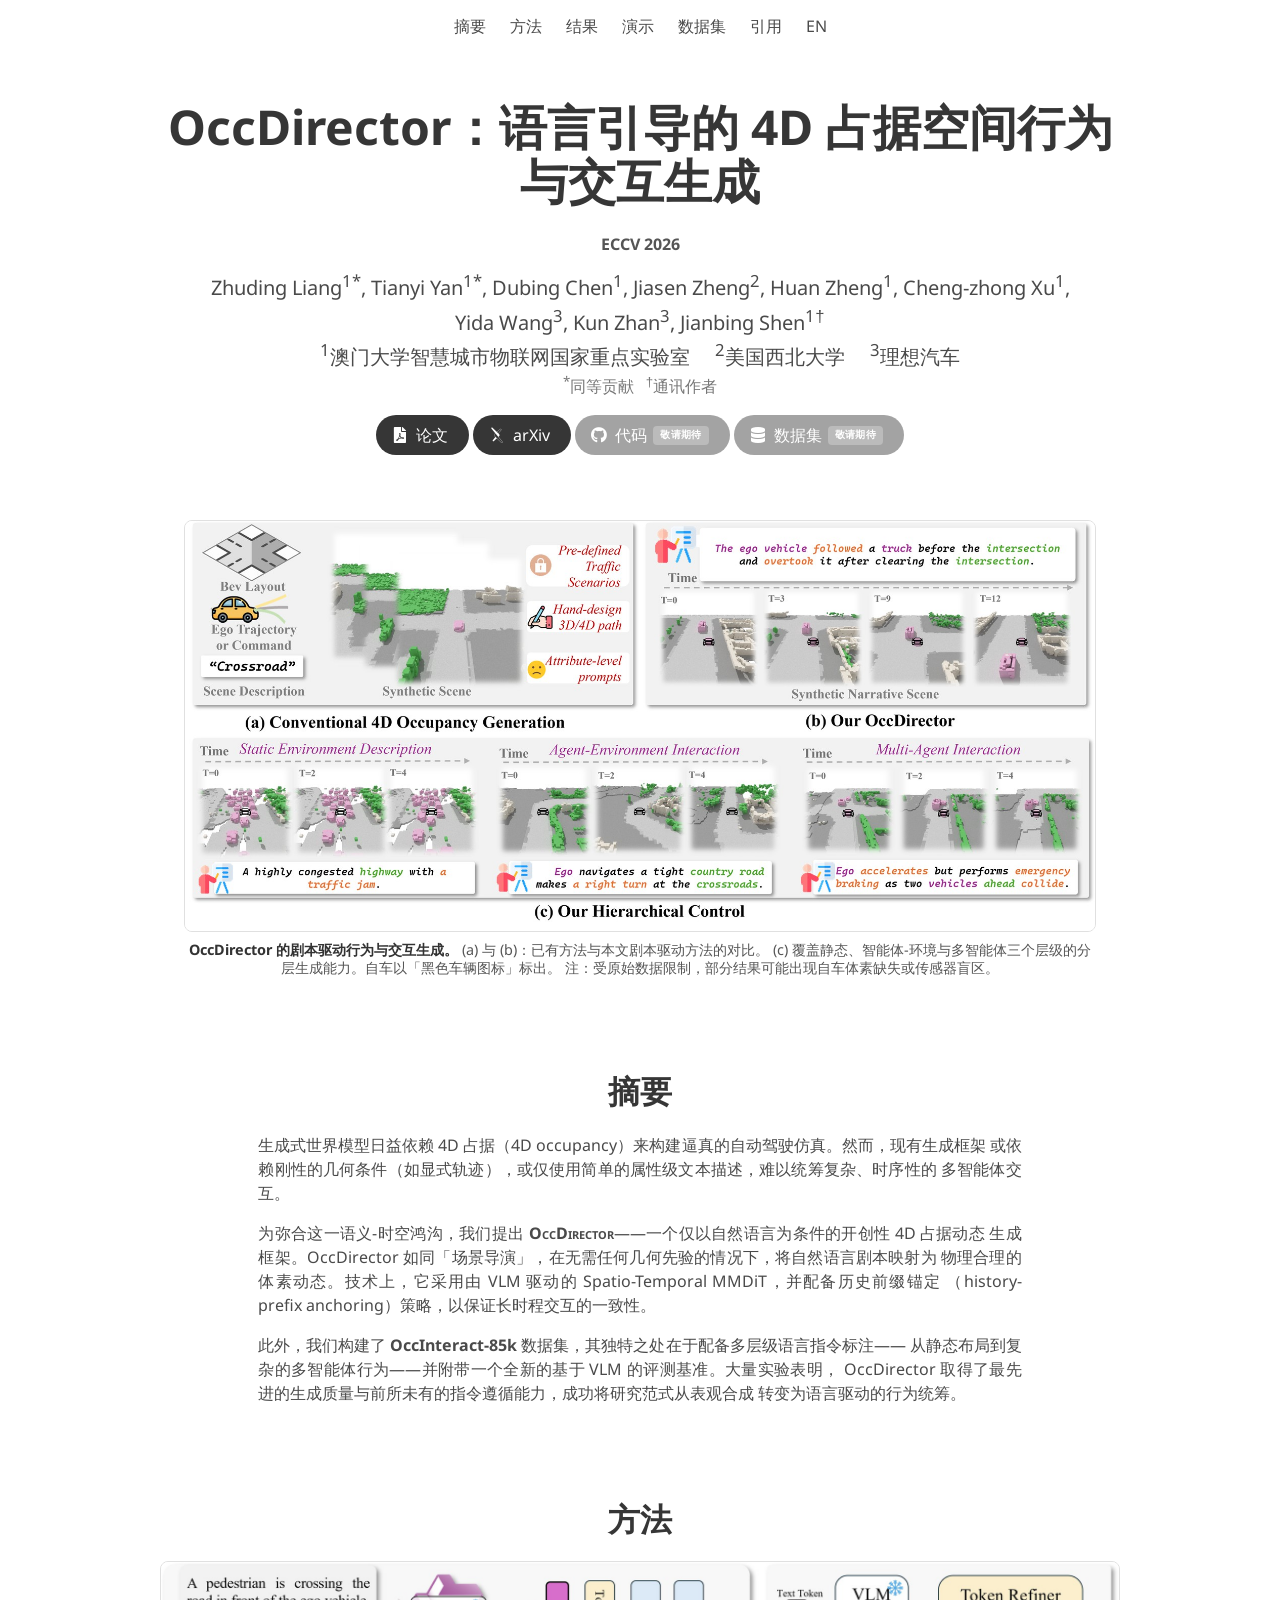
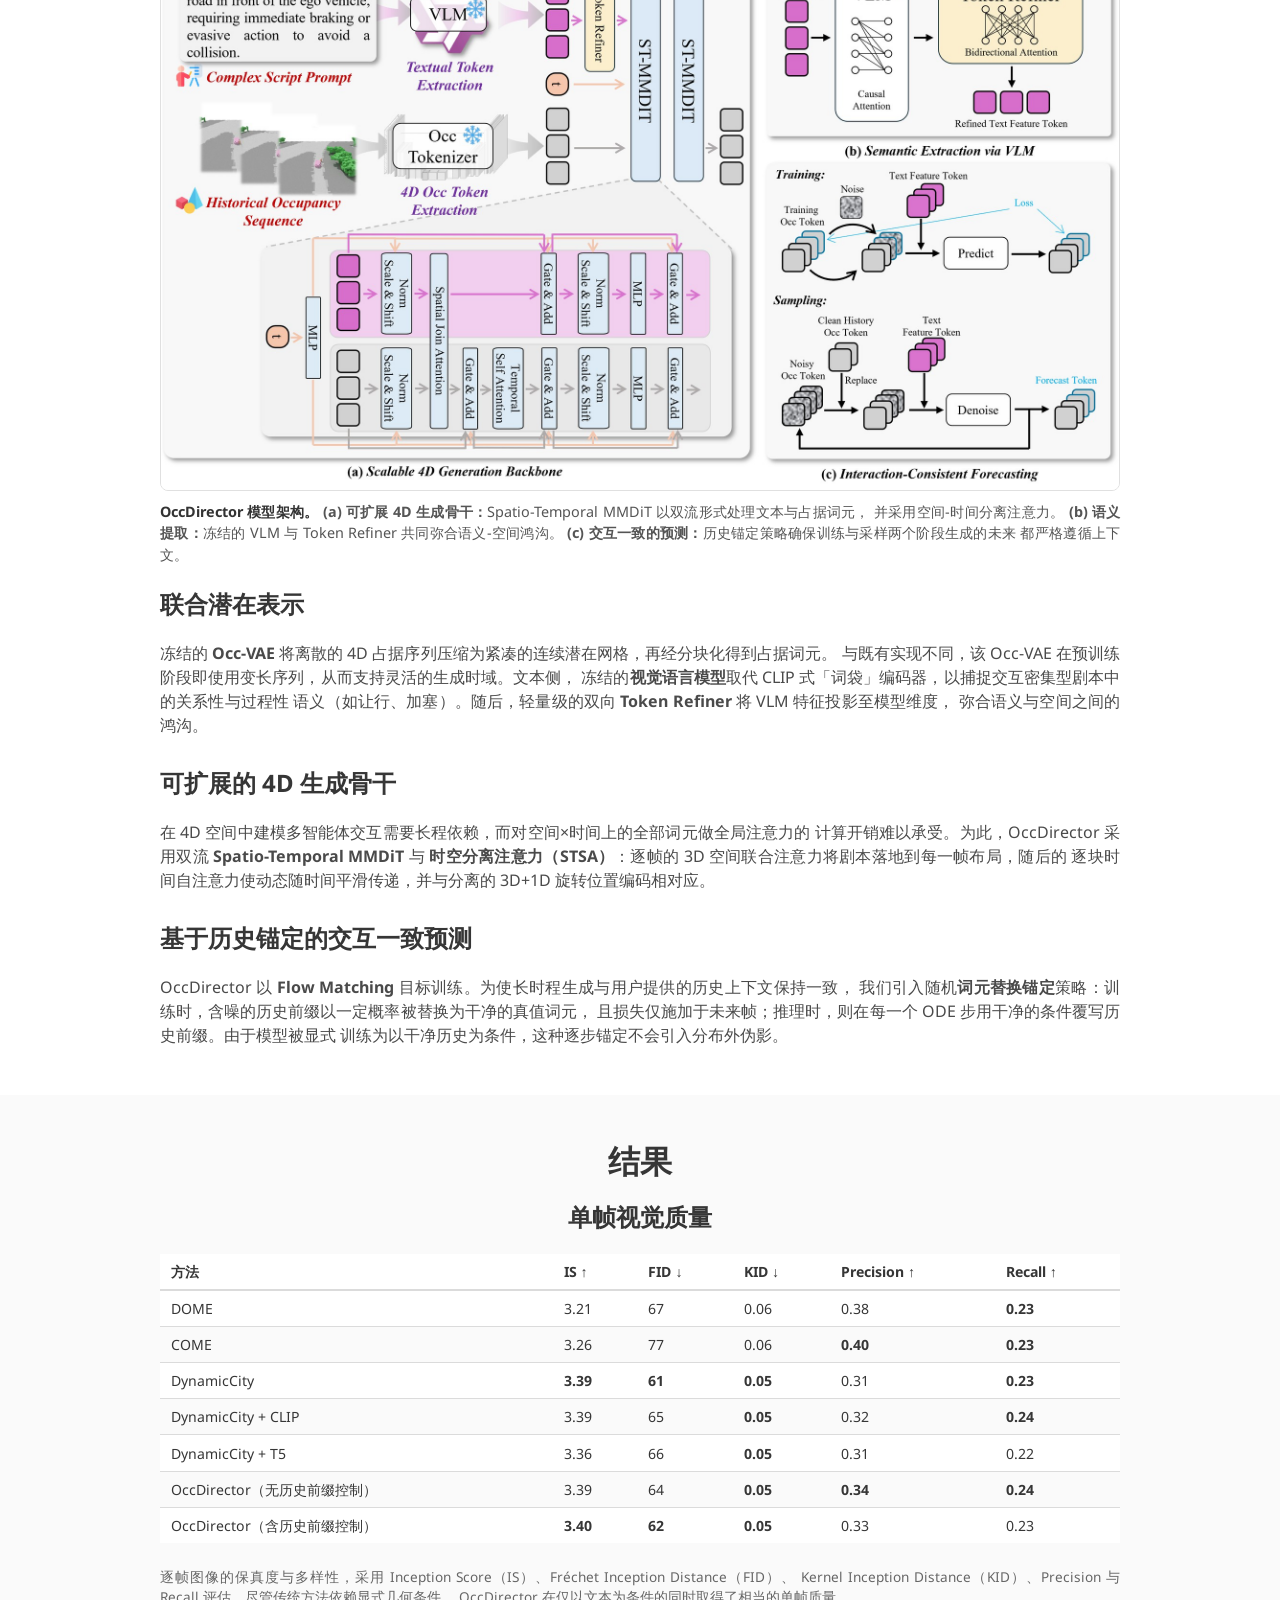
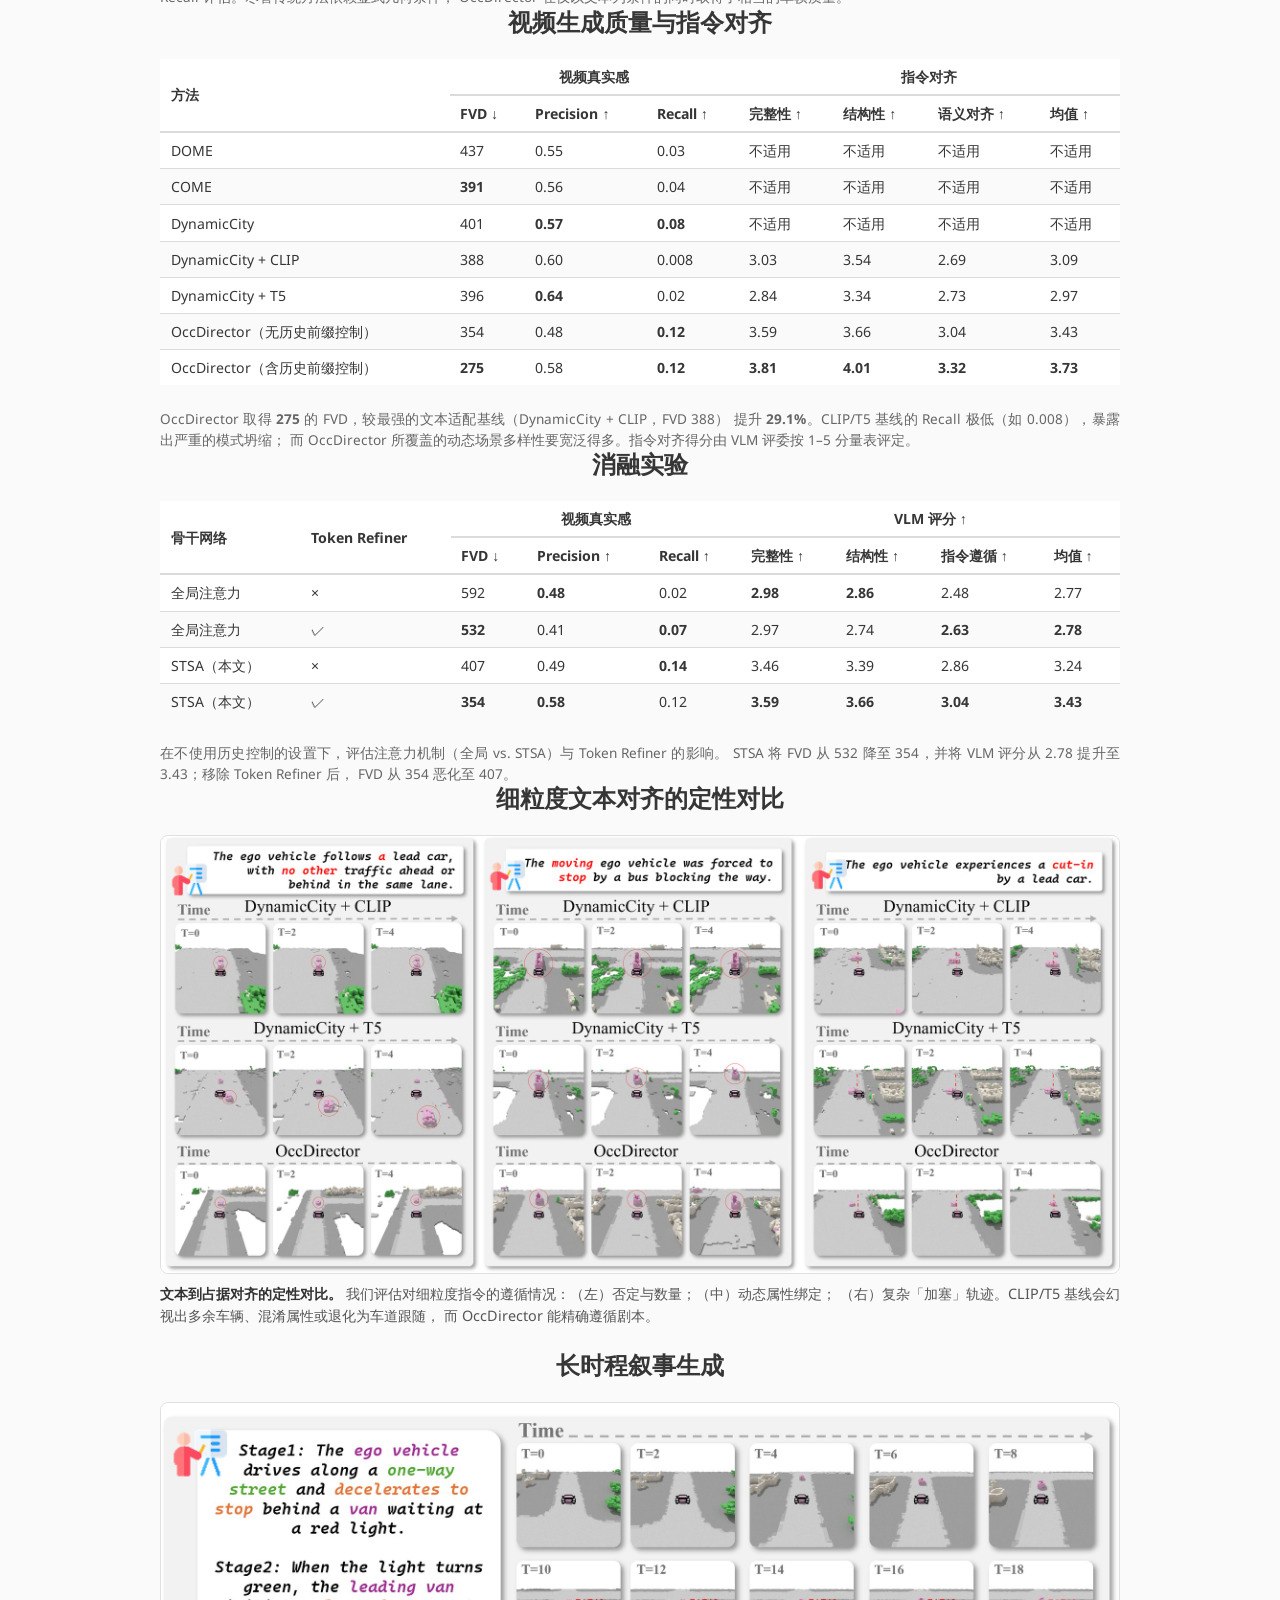
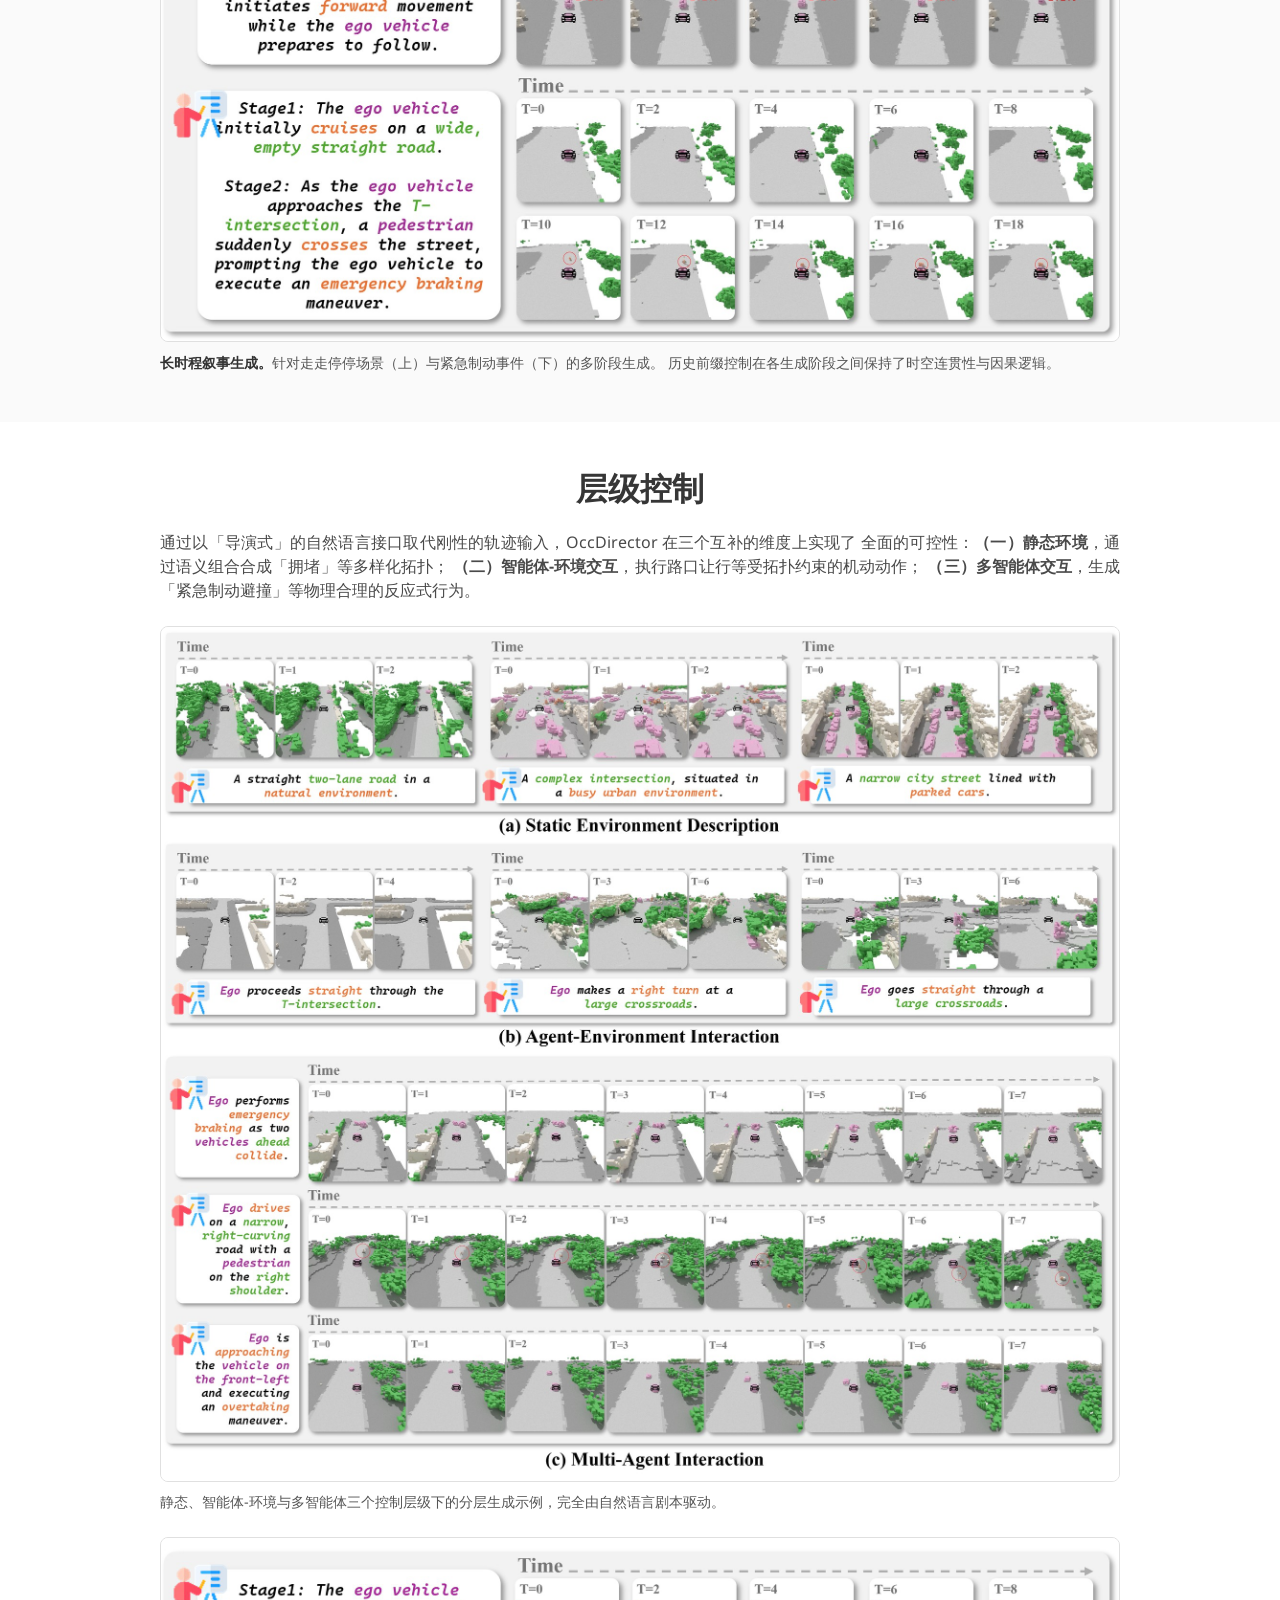
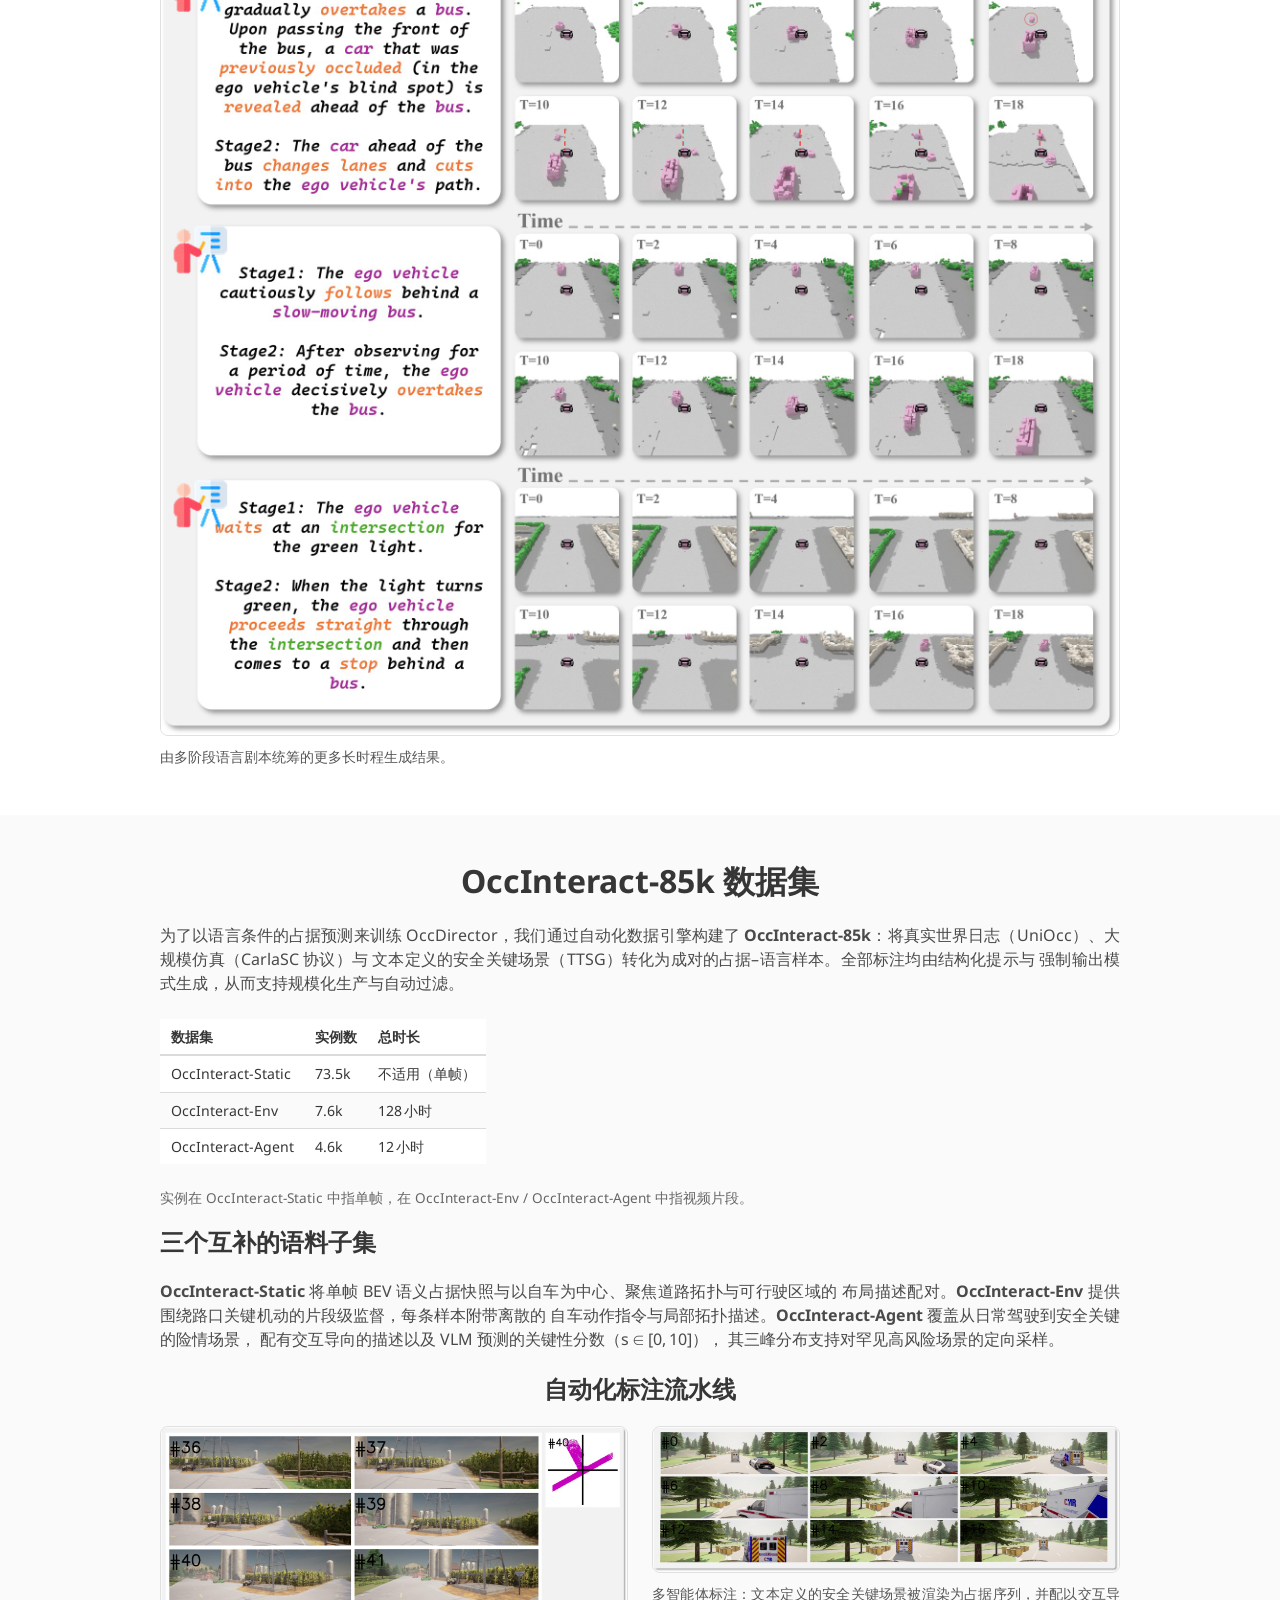
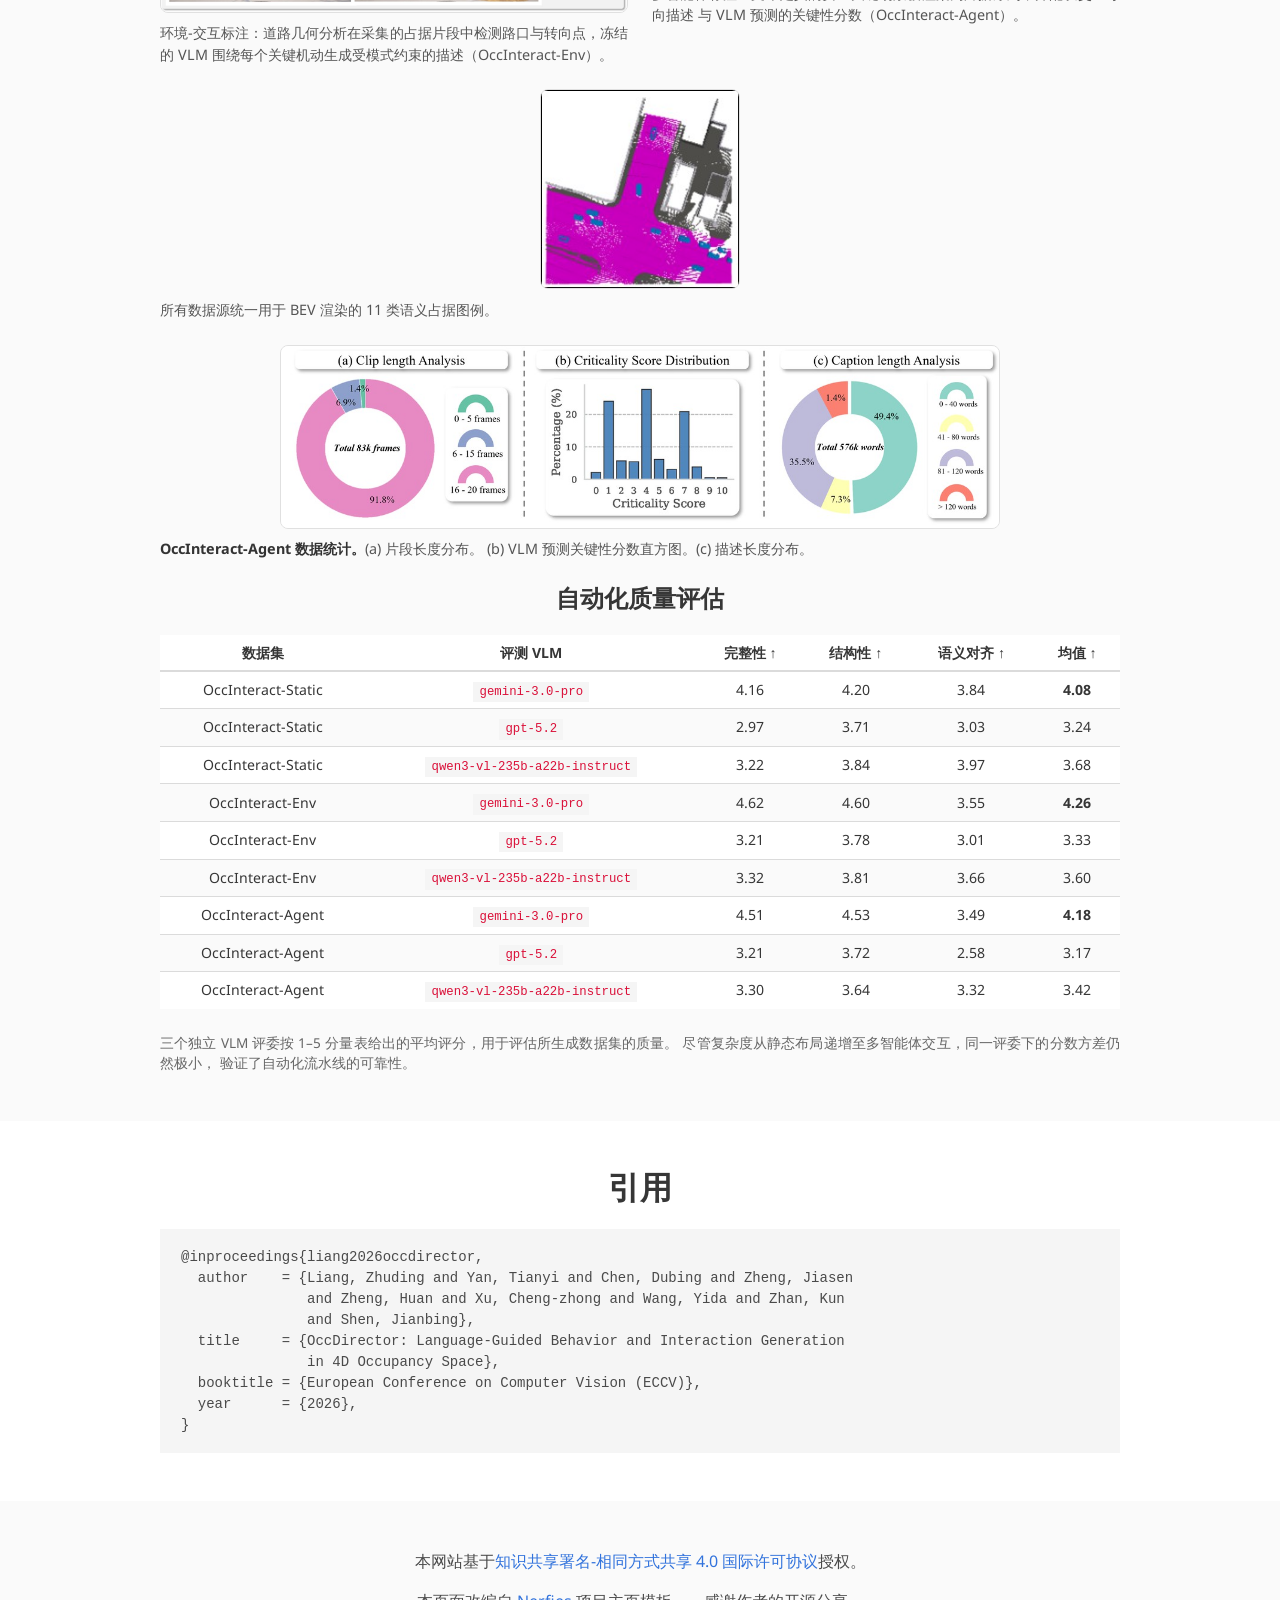
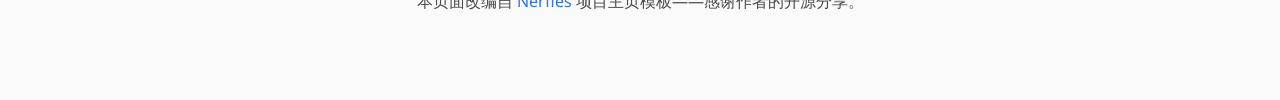
==== commit 3304f673: "Enable Paper/arXiv buttons with arXiv link 2604.22240 Co-Authored-By: Claude <noreply@anthropic.com>" ====
--- a/index.zh.html
+++ b/index.zh.html
@@ -77,21 +77,21 @@
               <!-- To enable a link: set the real href and remove the
                    "coming-soon" class and the <span class="soon-tag"> child. -->
               <span class="link-block">
-                <a href="#" class="external-link button is-normal is-rounded is-dark coming-soon">
+                <a href="https://arxiv.org/abs/2604.22240"
+                   class="external-link button is-normal is-rounded is-dark">
                   <span class="icon">
                     <i class="fas fa-file-pdf"></i>
                   </span>
                   <span>论文</span>
-                  <span class="soon-tag">敬请期待</span>
                 </a>
               </span>
               <span class="link-block">
-                <a href="#" class="external-link button is-normal is-rounded is-dark coming-soon">
+                <a href="https://arxiv.org/abs/2604.22240"
+                   class="external-link button is-normal is-rounded is-dark">
                   <span class="icon">
                     <i class="ai ai-arxiv"></i>
                   </span>
                   <span>arXiv</span>
-                  <span class="soon-tag">敬请期待</span>
                 </a>
               </span>
               <span class="link-block">
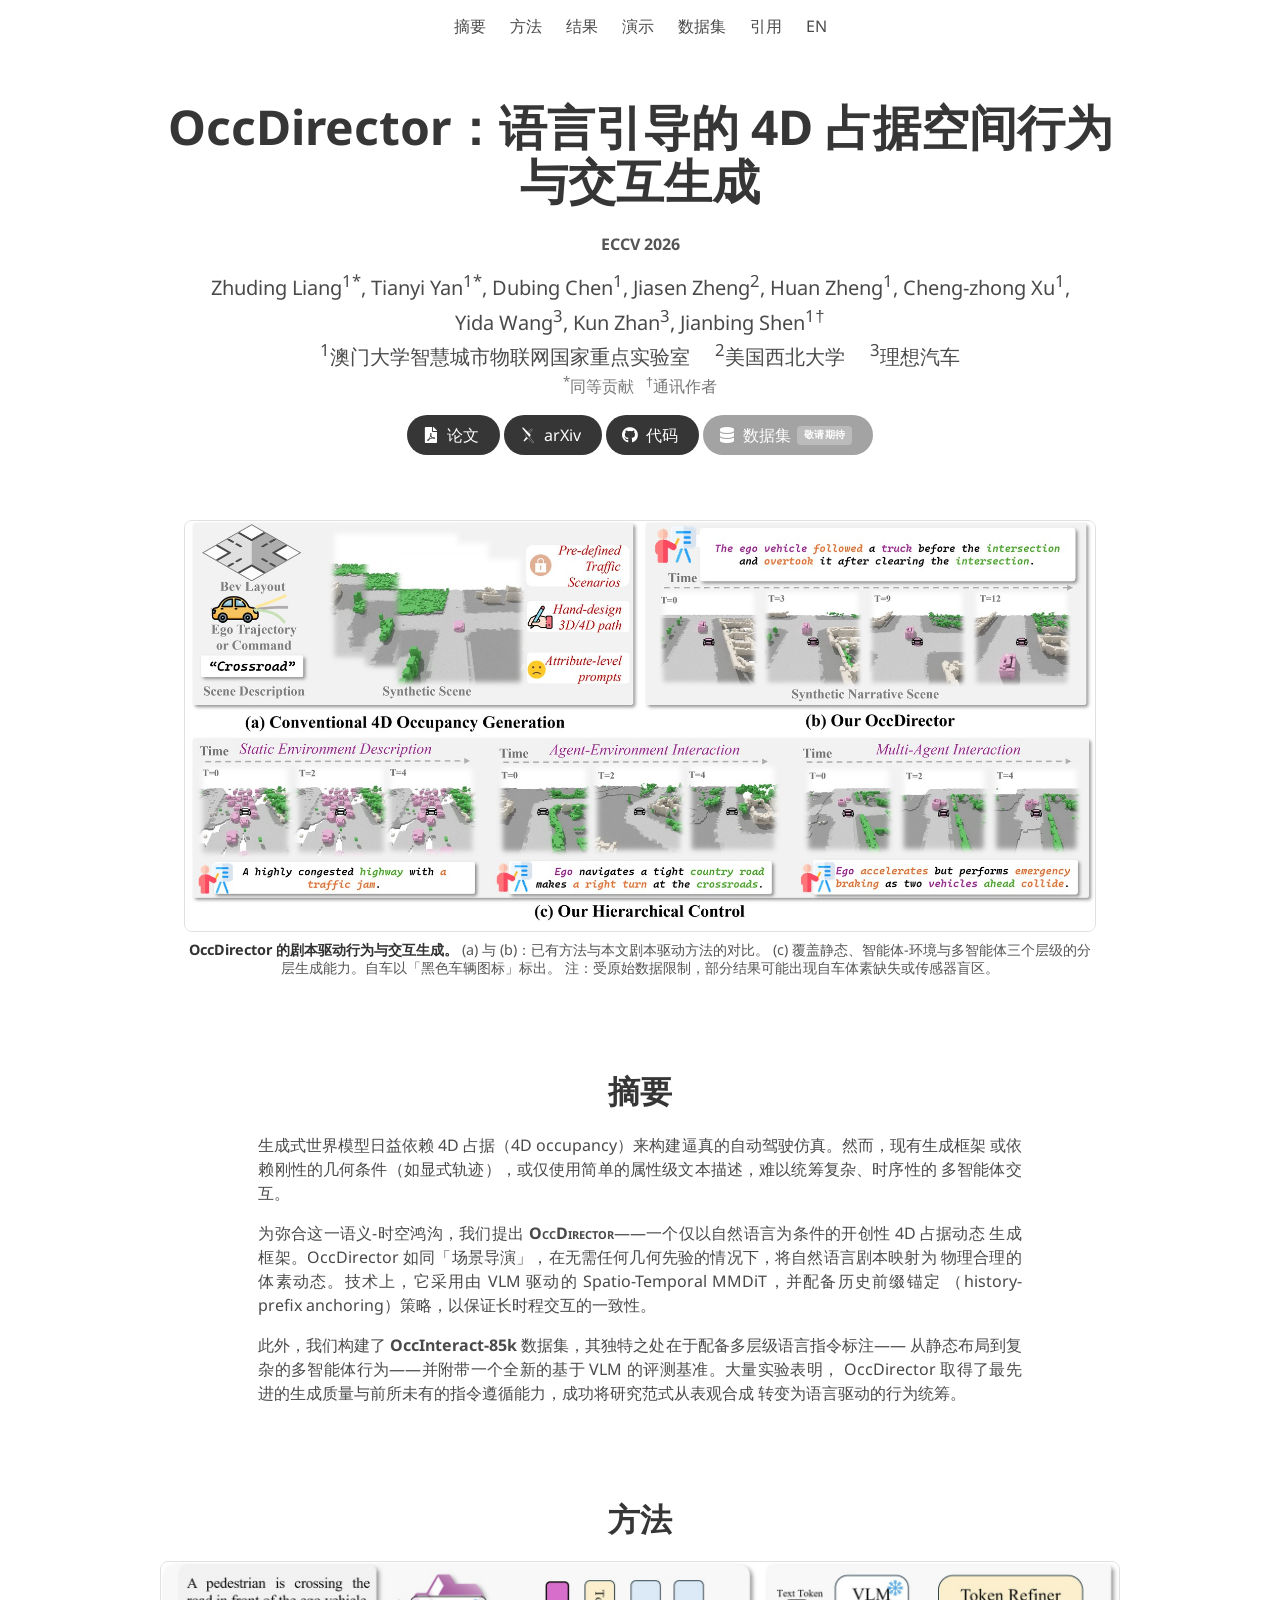
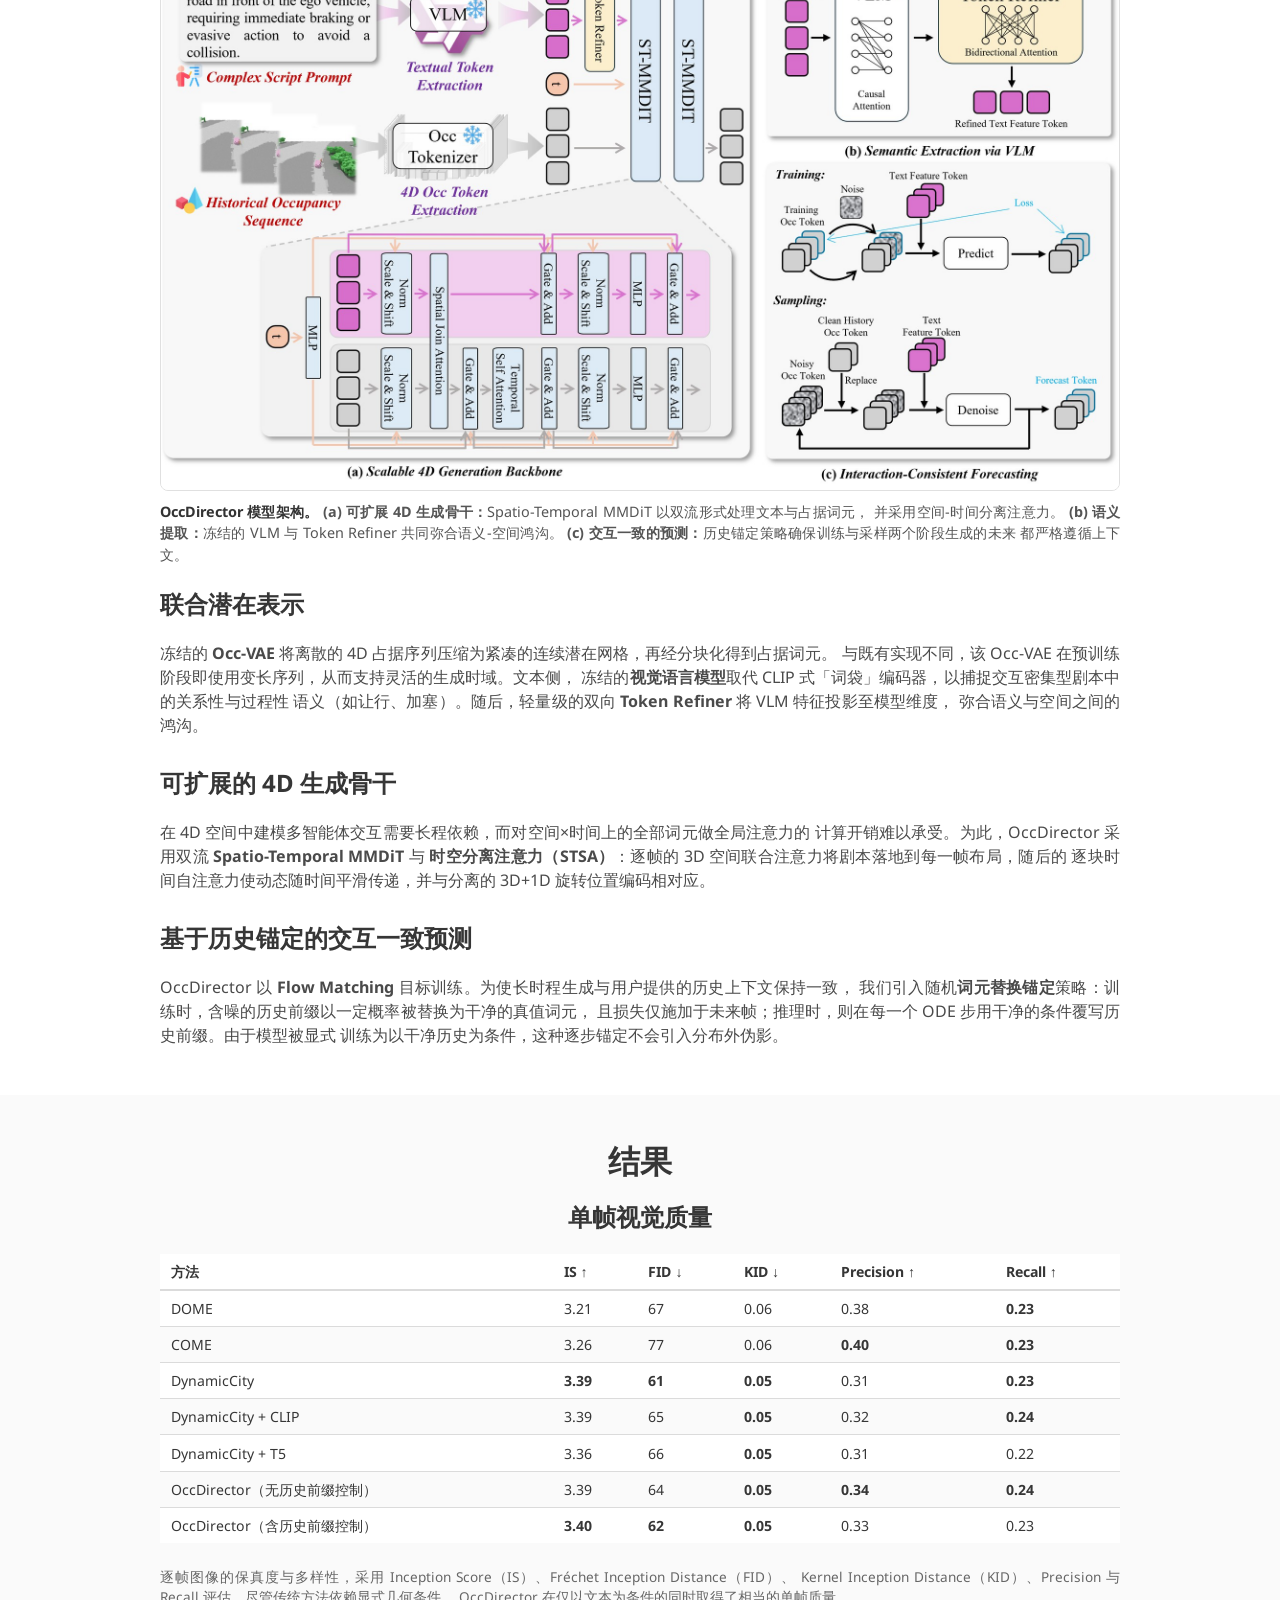
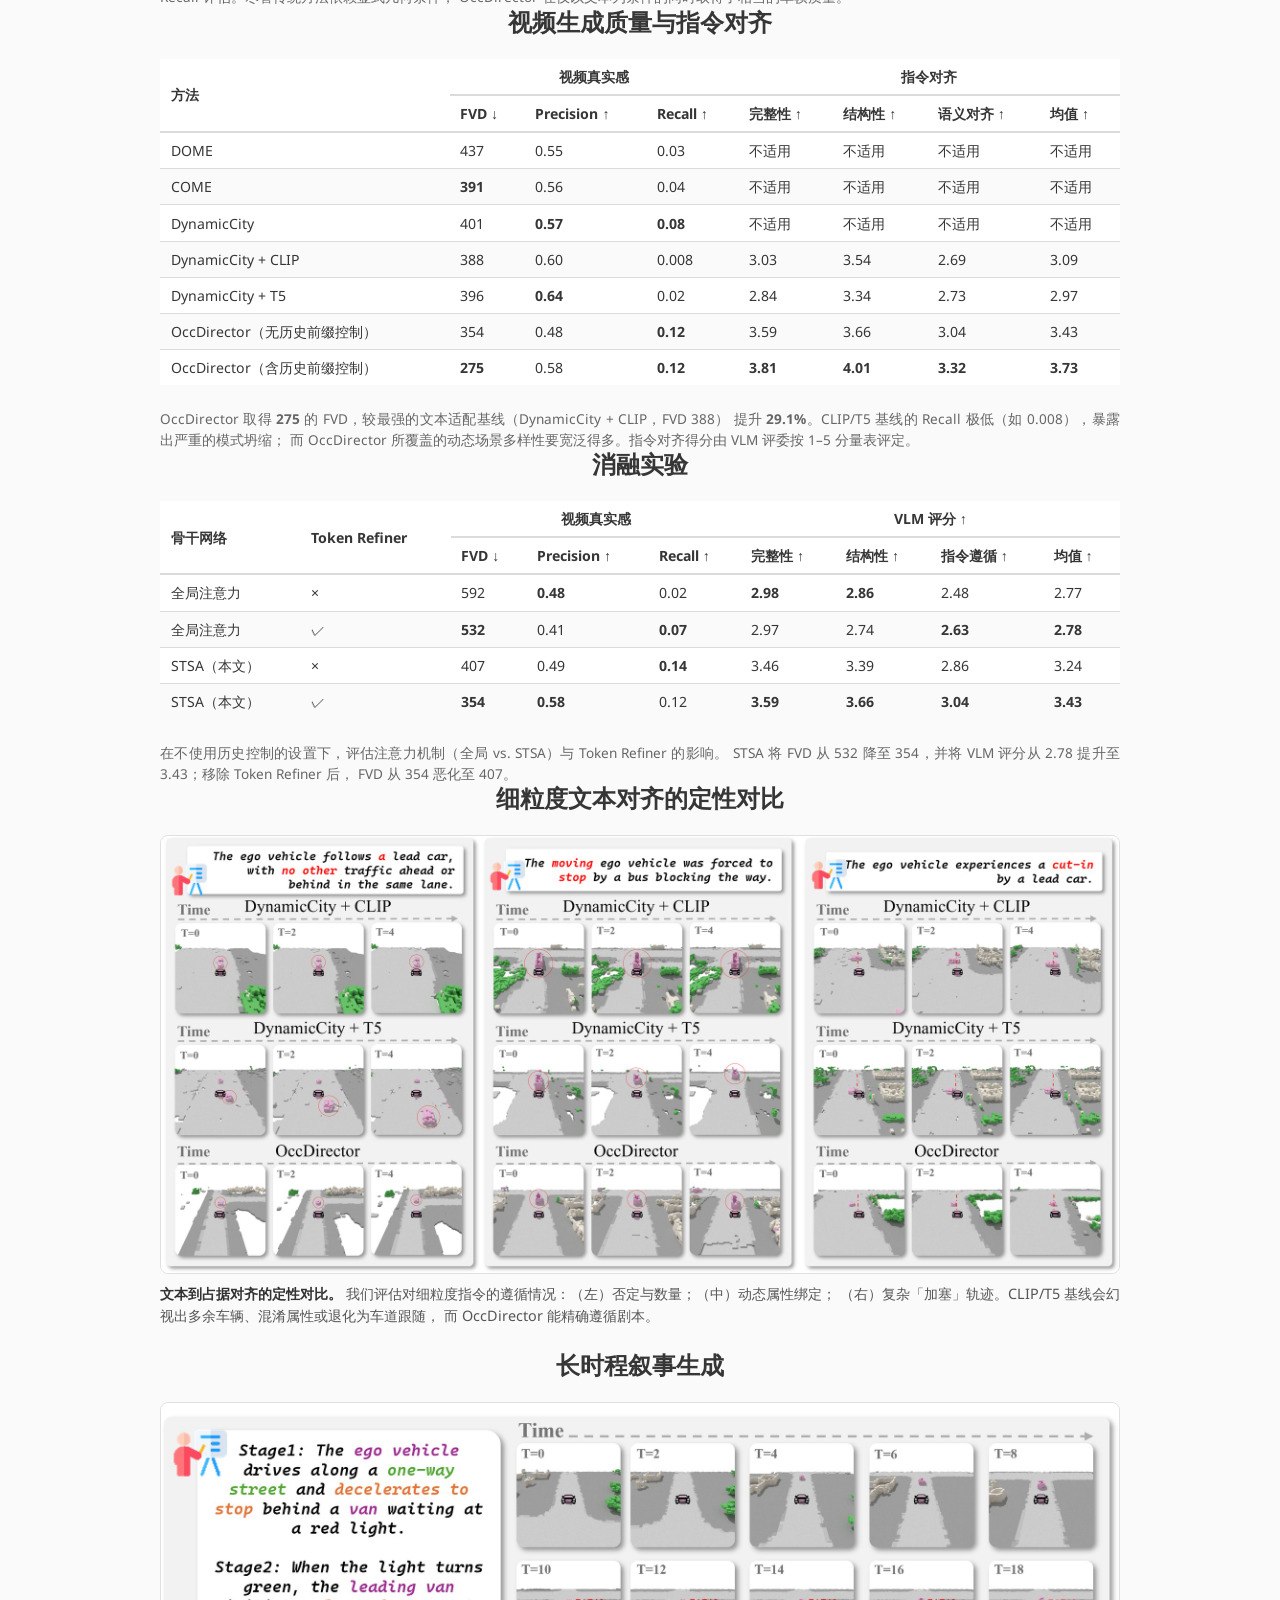
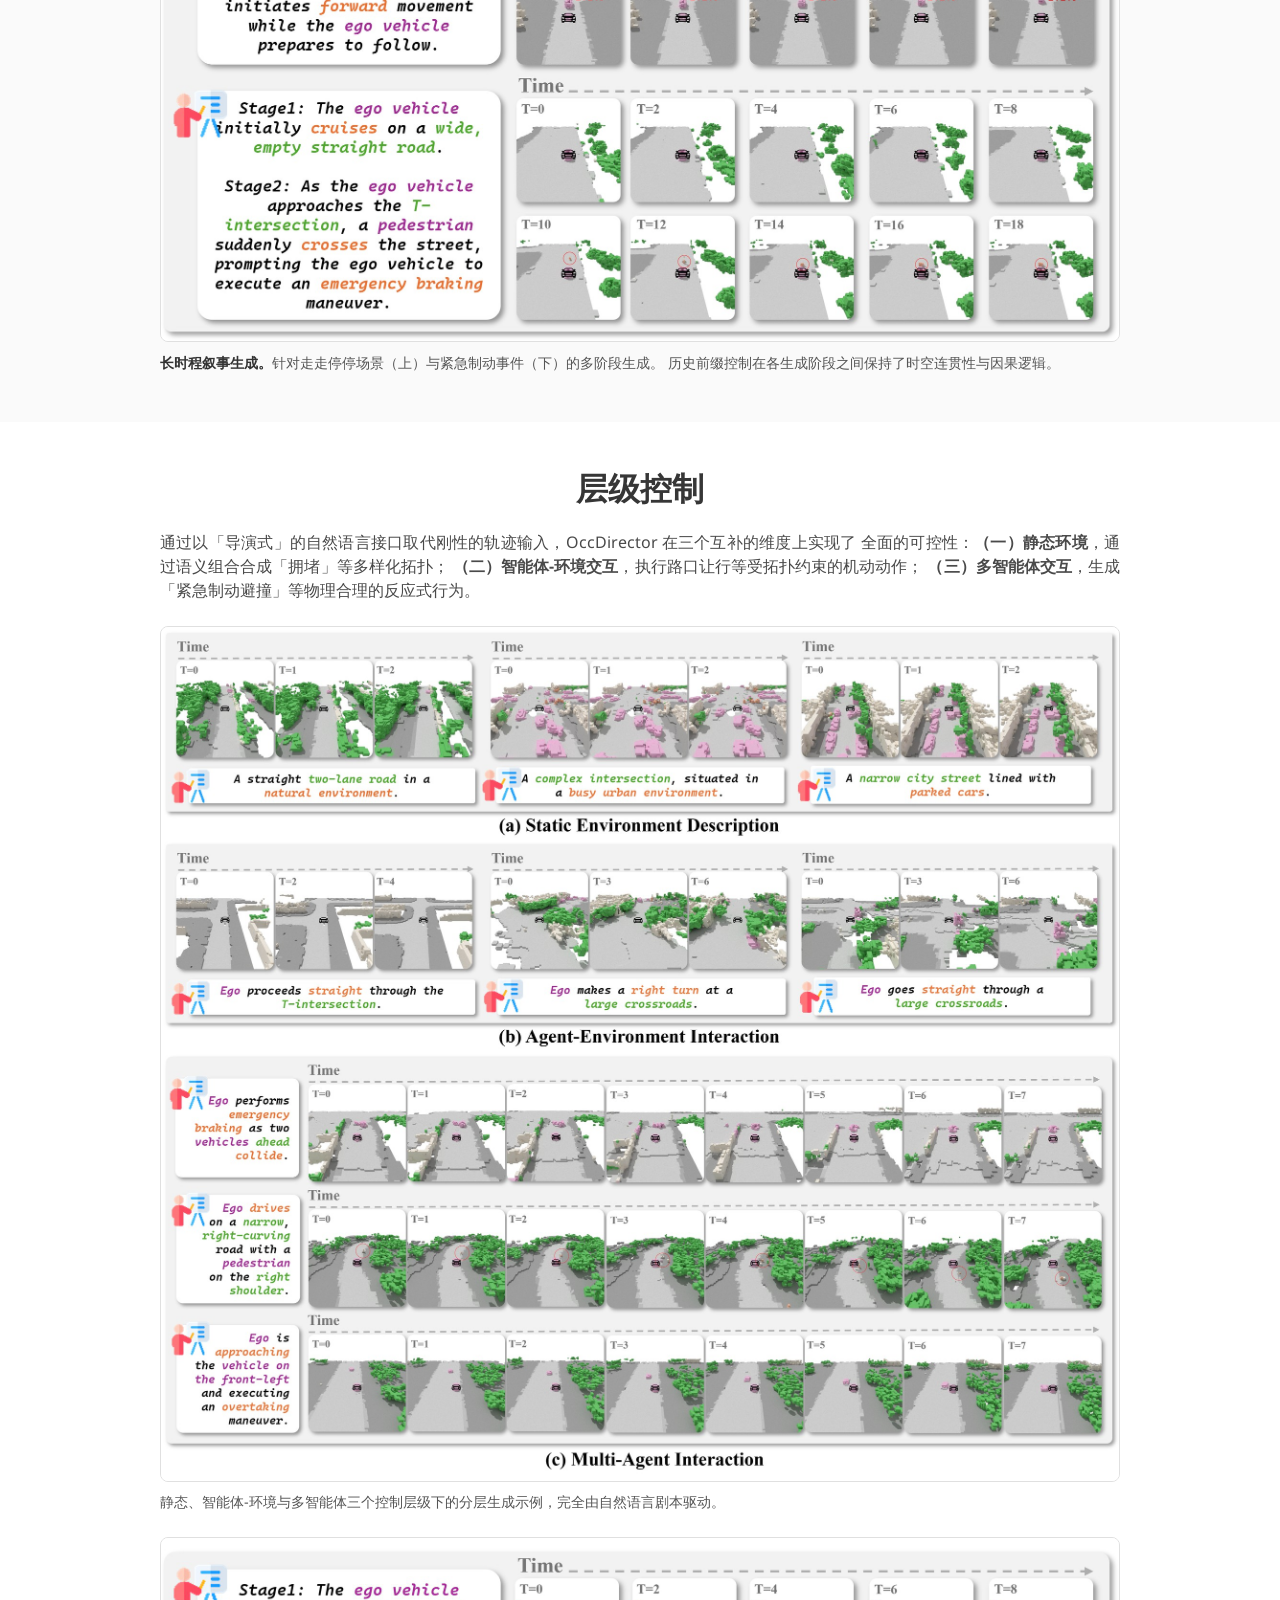
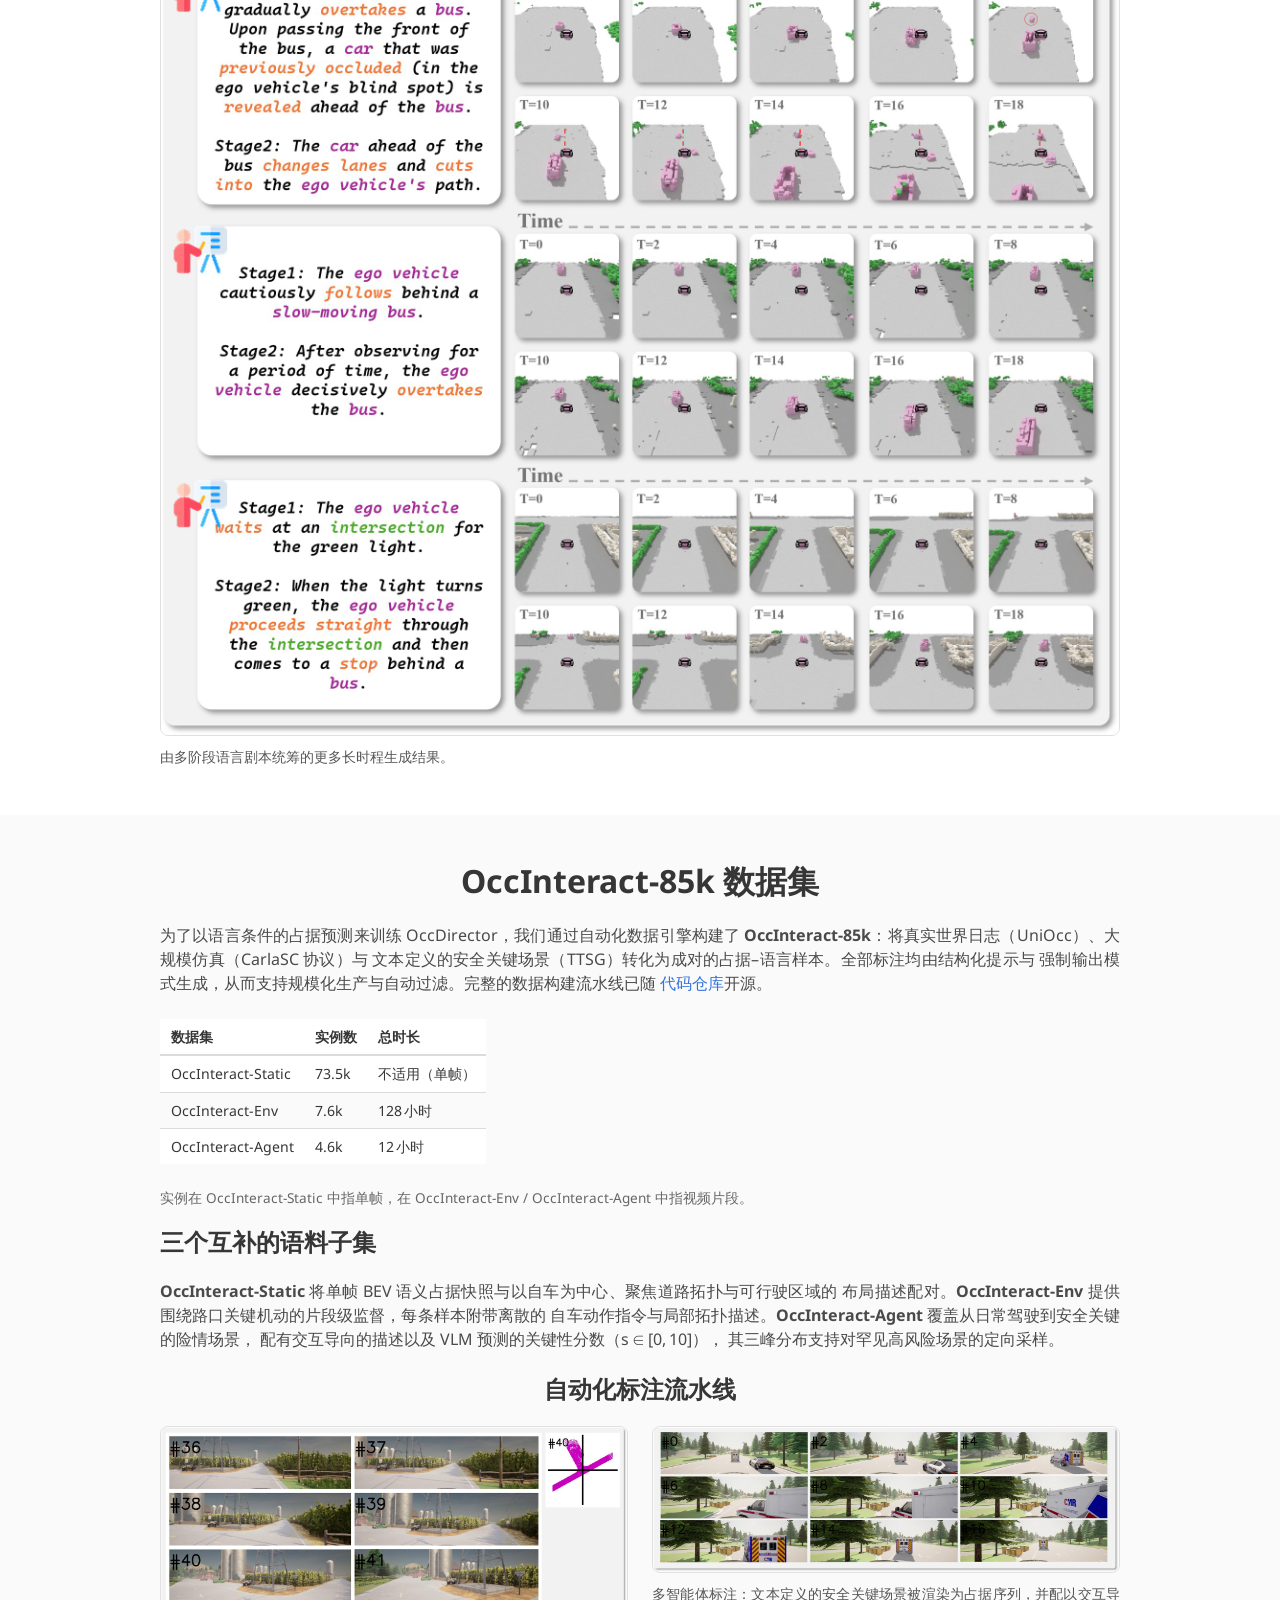
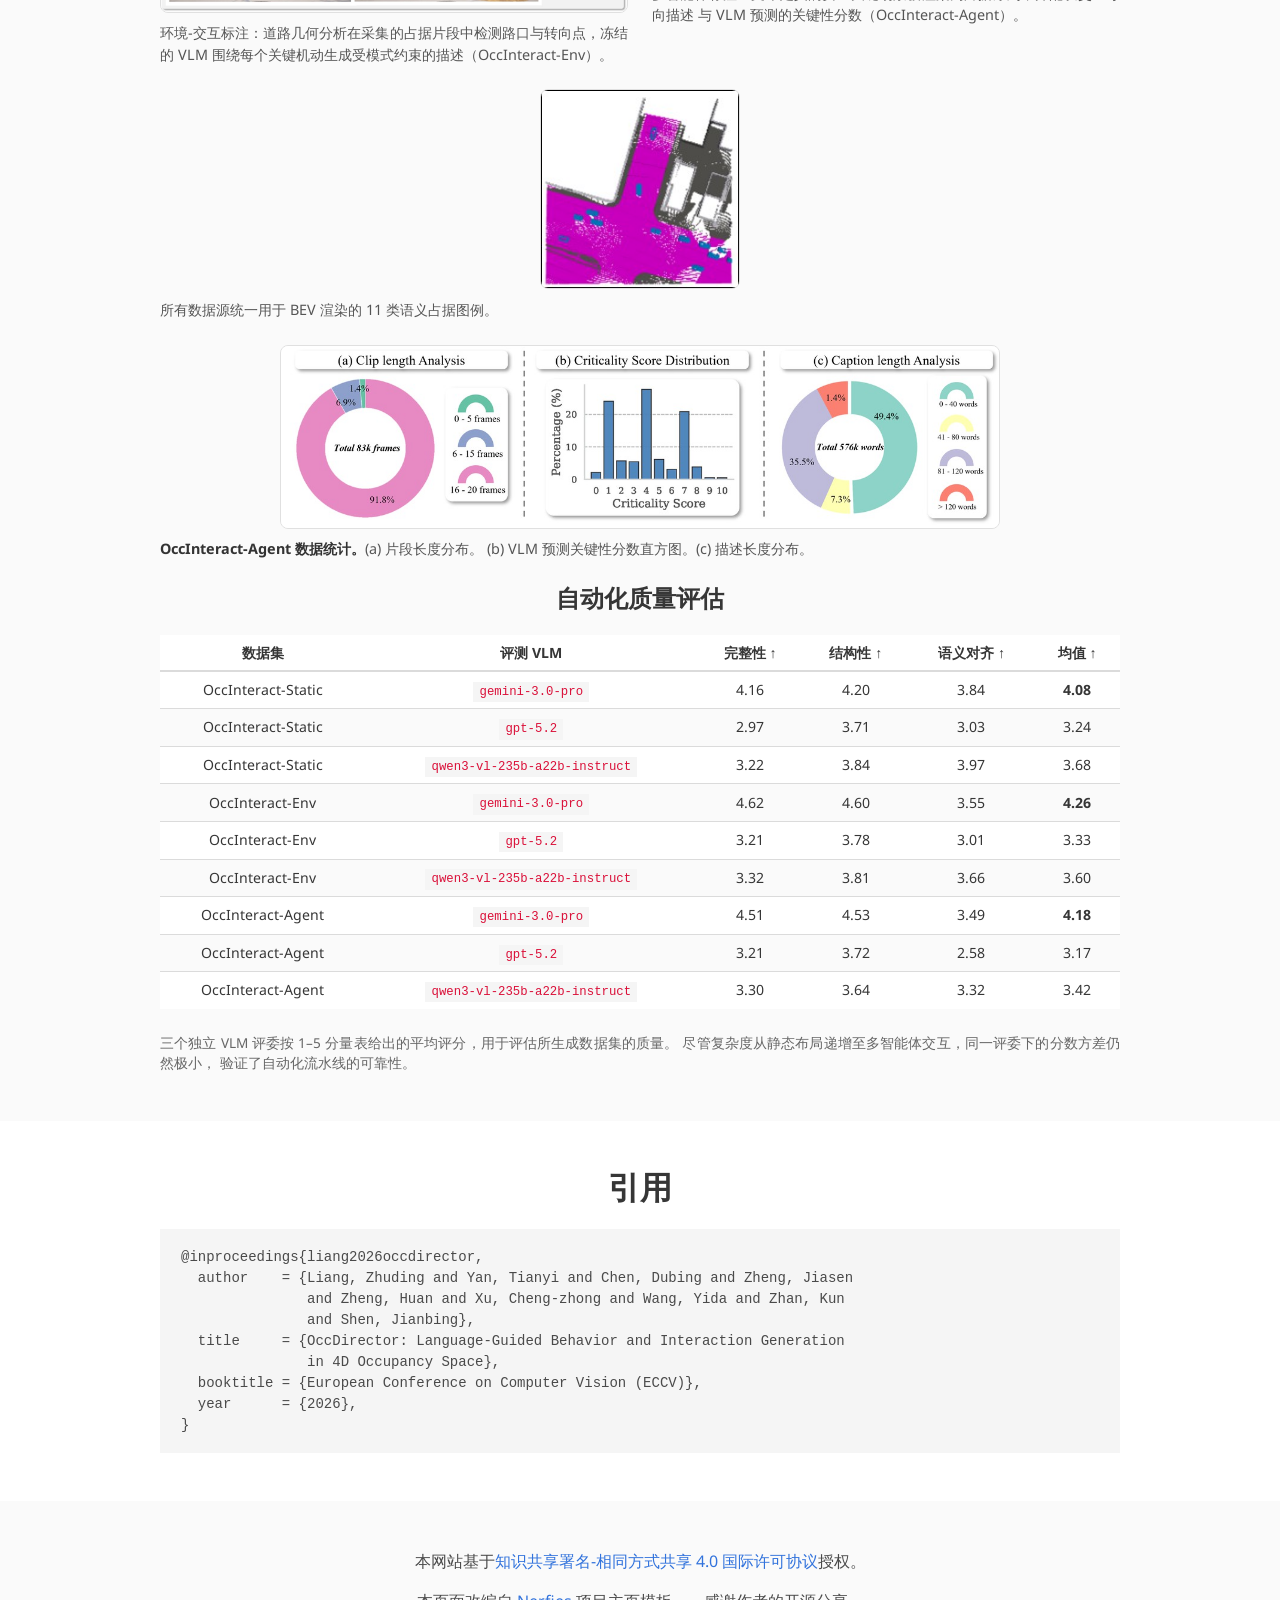
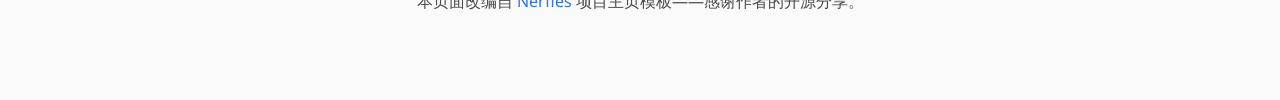
==== commit b7445c4b: "Enable Code button now that the repository is public; link the dataset section to the open-sourced c" ====
--- a/index.zh.html
+++ b/index.zh.html
@@ -95,12 +95,12 @@
                 </a>
               </span>
               <span class="link-block">
-                <a href="#" class="external-link button is-normal is-rounded is-dark coming-soon">
+                <a href="https://github.com/lensfa-lzd/OccDirector"
+                   class="external-link button is-normal is-rounded is-dark">
                   <span class="icon">
                     <i class="fab fa-github"></i>
                   </span>
                   <span>代码</span>
-                  <span class="soon-tag">敬请期待</span>
                 </a>
               </span>
               <span class="link-block">
@@ -527,7 +527,8 @@
         为了以语言条件的占据预测来训练 OccDirector，我们通过自动化数据引擎构建了
         <b>OccInteract-85k</b>：将真实世界日志（UniOcc）、大规模仿真（CarlaSC 协议）与
         文本定义的安全关键场景（TTSG）转化为成对的占据&ndash;语言样本。全部标注均由结构化提示与
-        强制输出模式生成，从而支持规模化生产与自动过滤。
+        强制输出模式生成，从而支持规模化生产与自动过滤。完整的数据构建流水线已随
+        <a href="https://github.com/lensfa-lzd/OccDirector/blob/main/DATASETS.md">代码仓库</a>开源。
       </p>
     </div>
 
